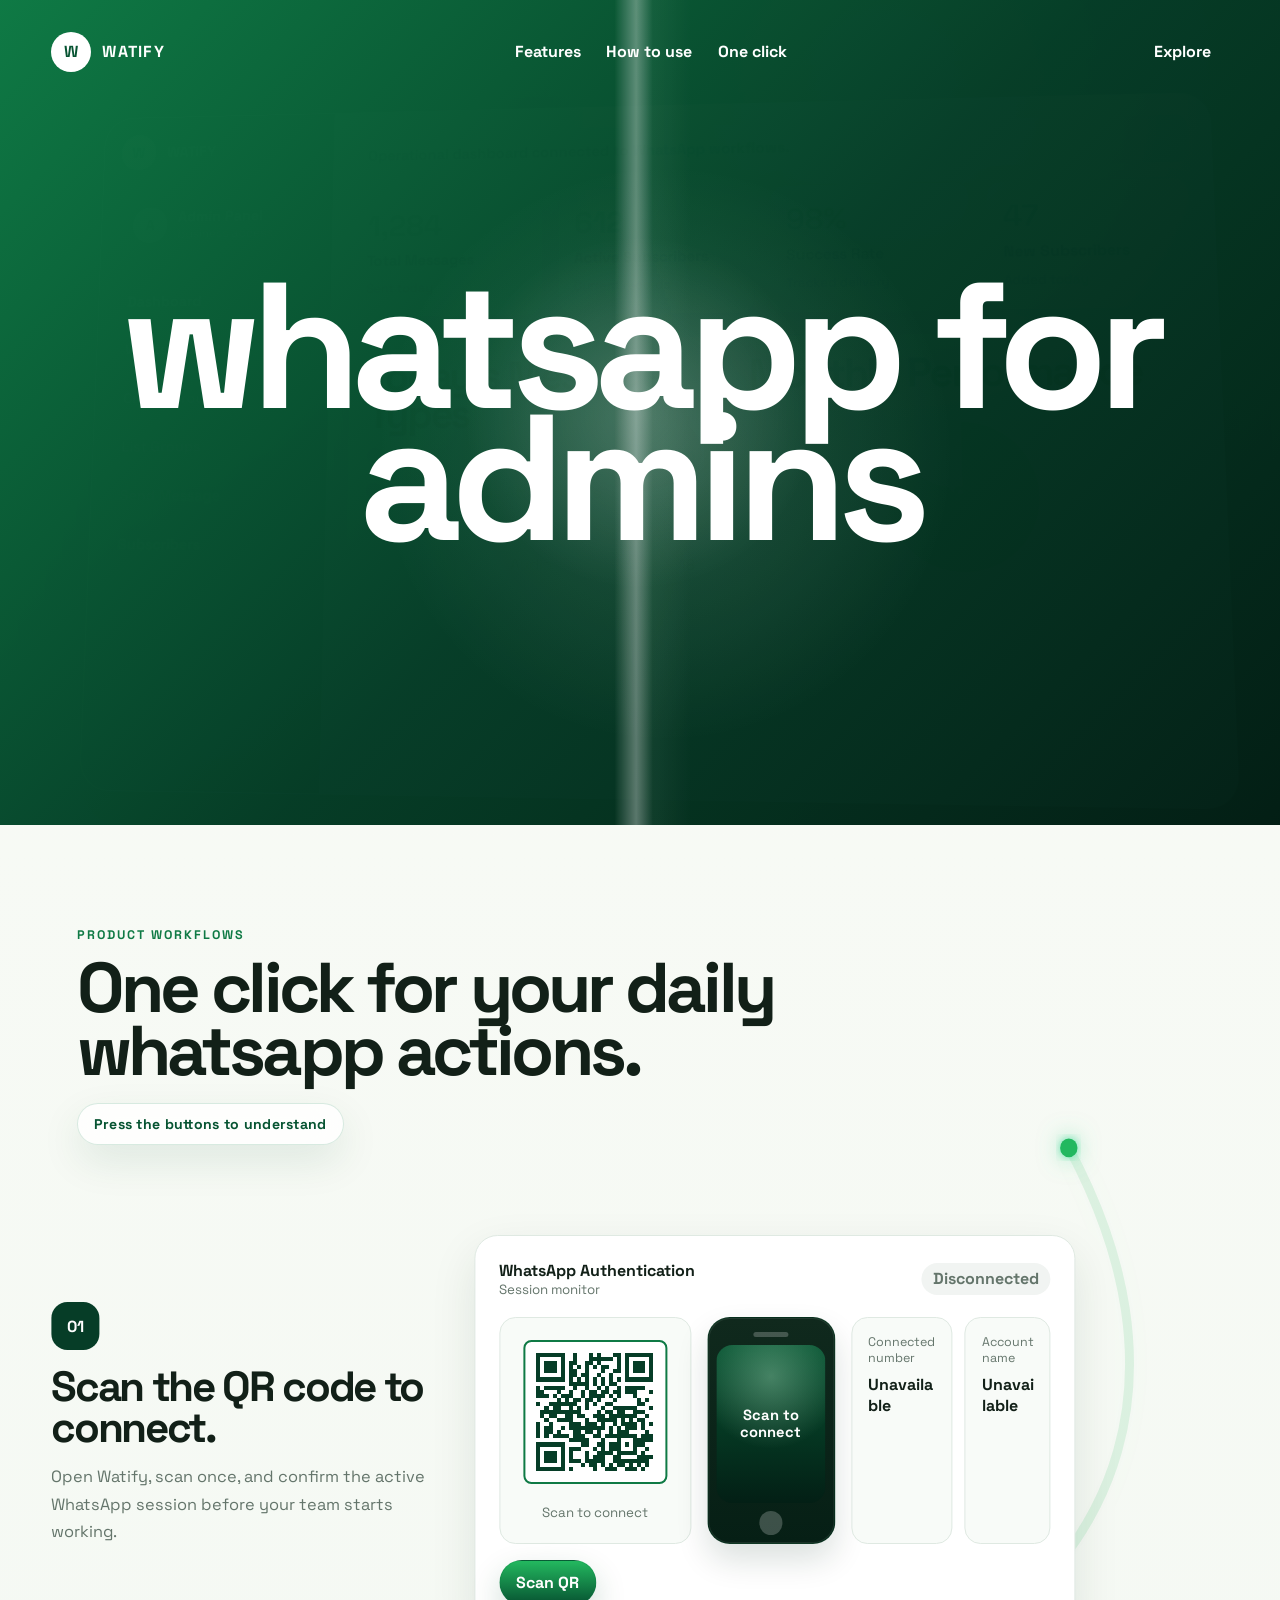
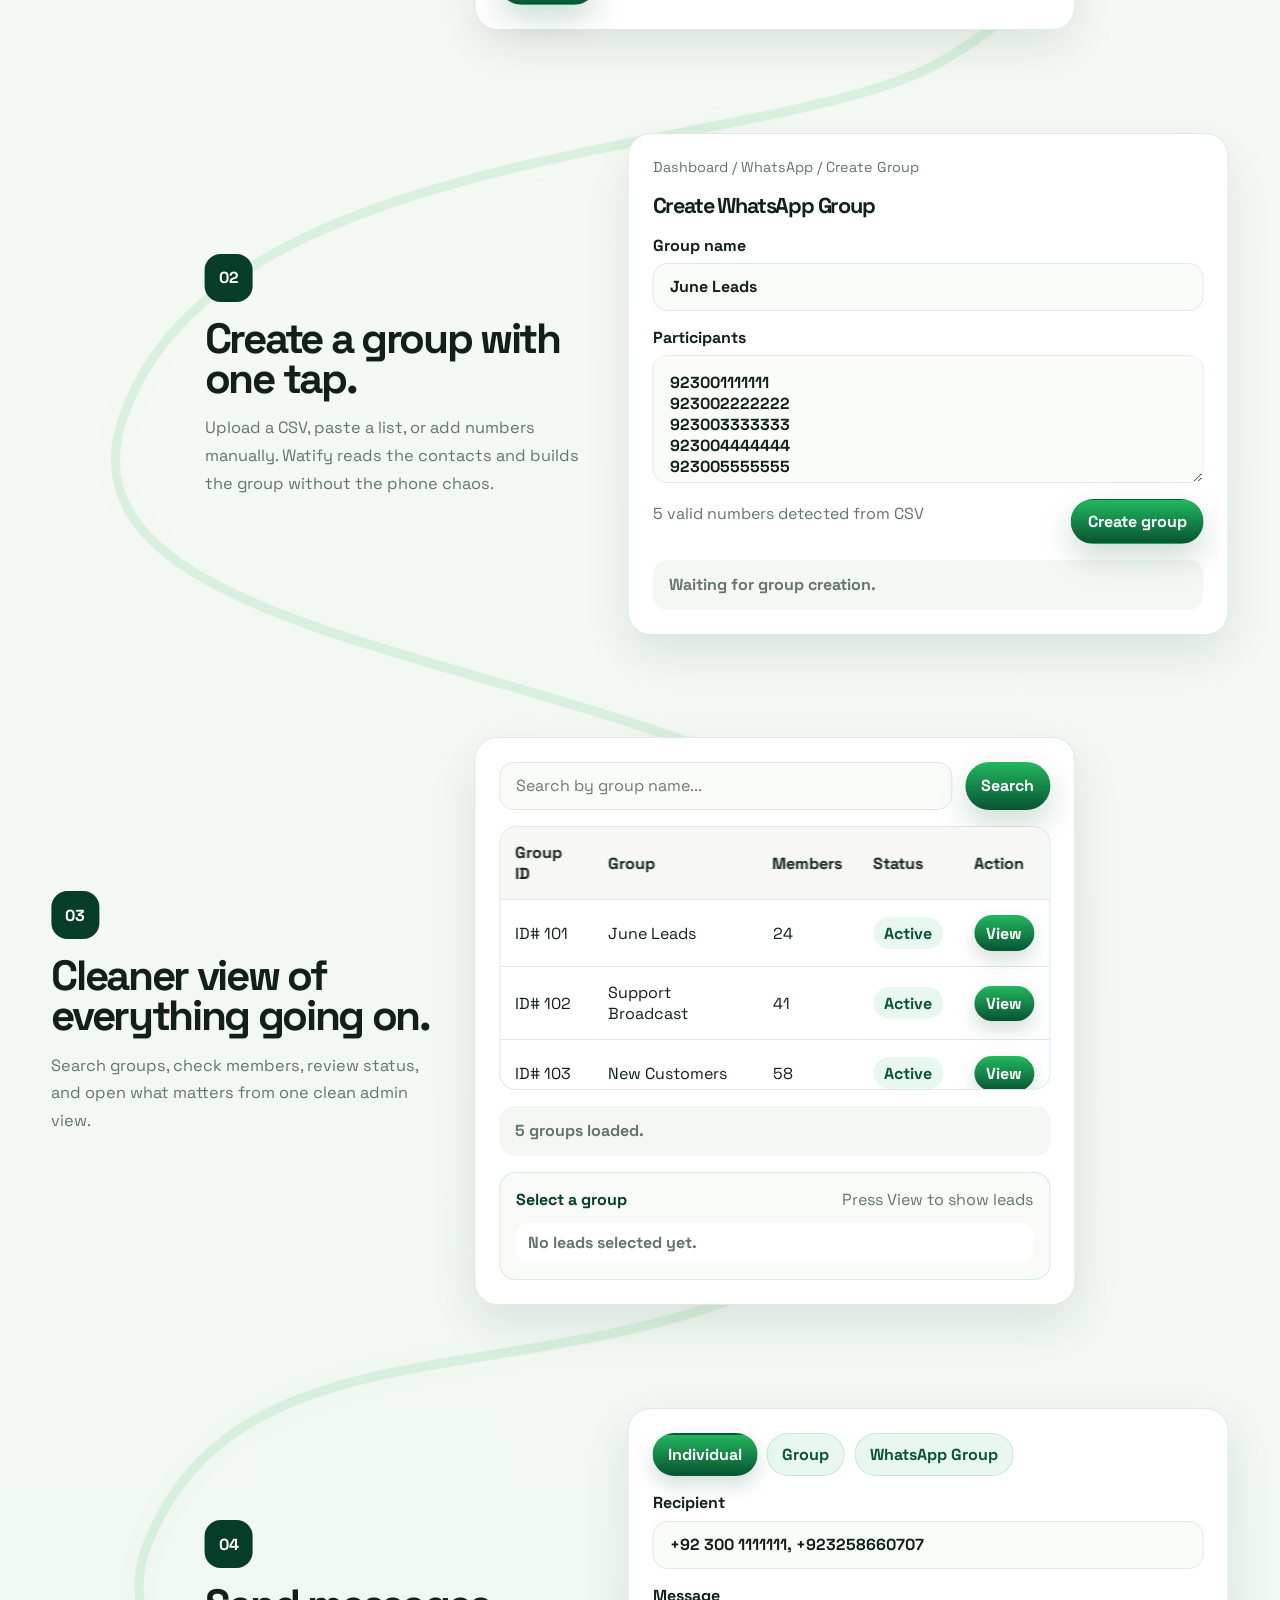
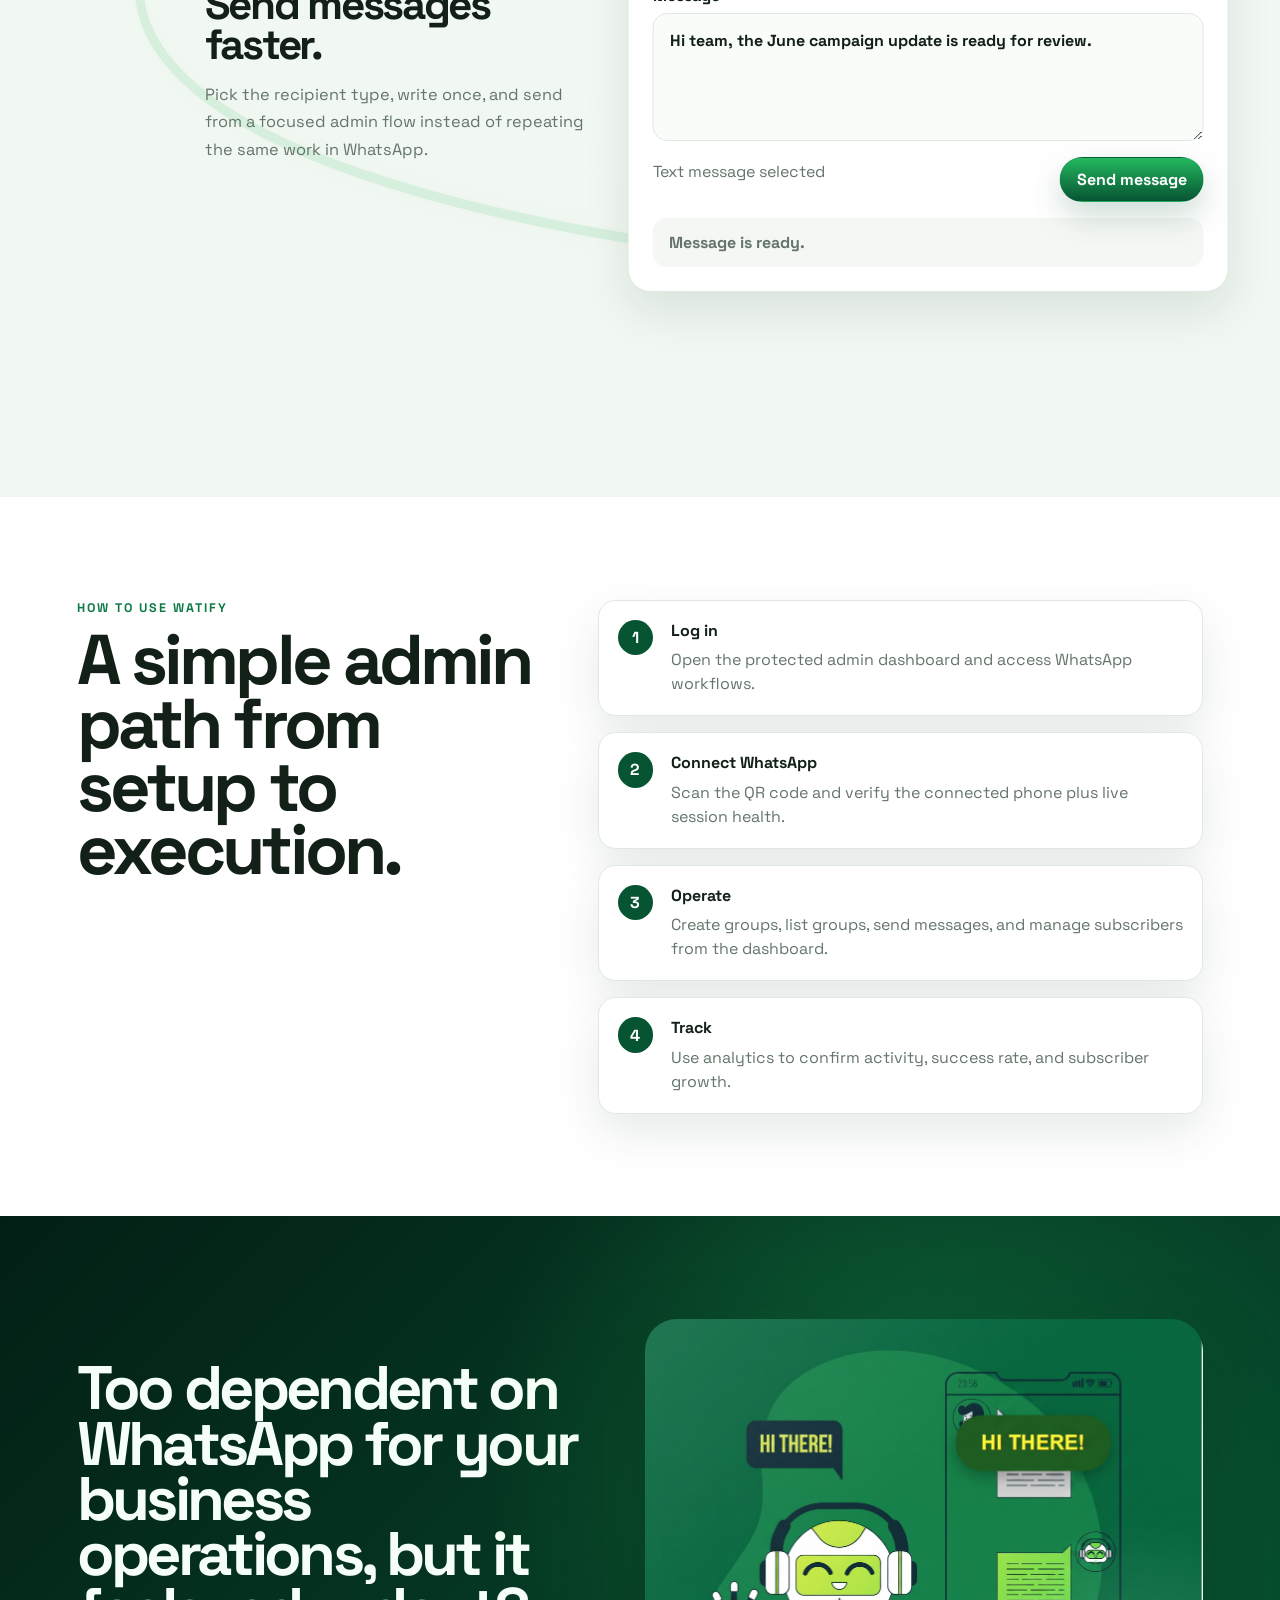
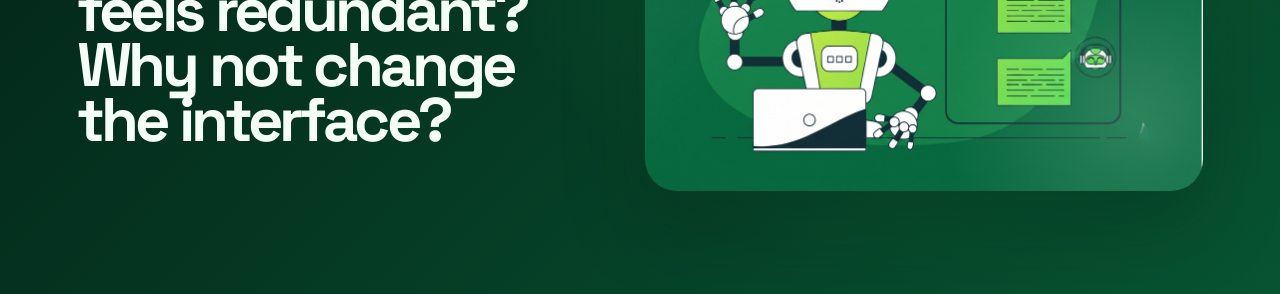
==== index.html @ 381715b0 "Initial landing page commit" ====
<!DOCTYPE html>
<html lang="en">
<head>
  <meta charset="UTF-8" />
  <meta name="viewport" content="width=device-width, initial-scale=1.0" />
  <title>Watify | WhatsApp for admins</title>
  <link rel="stylesheet" href="styles.css" />
</head>
<body>
  <header class="site-header">
    <a class="brand" href="#top" aria-label="Watify home">
      <span class="brand-mark">W</span>
      <span>Watify</span>
    </a>
    <nav class="nav-links" aria-label="Primary navigation">
      <a href="#features">Features</a>
      <a href="#how">How to use</a>
      <a href="#action">One click</a>
    </nav>
    <a class="header-cta" href="#features">Explore</a>
  </header>

  <main id="top">
    <section class="hero-section" id="heroStage" aria-labelledby="hero-title">
      <div class="dashboard-underlay" aria-hidden="true">
        <aside class="mock-sidebar">
          <div class="mock-logo"><span>W</span><strong>WATIFY</strong></div>
          <div class="mock-user"><span>A</span><div><strong>Admin Panel</strong><small>business access</small></div></div>
          <ul>
            <li class="active">Dashboard</li>
            <li>WhatsApp Setup</li>
            <li>Create Group</li>
            <li>List Groups</li>
            <li>Send Message</li>
            <li>Subscribers</li>
          </ul>
        </aside>
        <section class="mock-dashboard">
          <div class="mock-notice">Operational dashboard connected to WhatsApp workflows.</div>
          <div class="mock-metrics">
            <article><span>1,284</span><strong>Total Messages</strong><small>Sent today</small></article>
            <article><span>612</span><strong>Active Subscribers</strong><small>Current records</small></article>
            <article><span>98%</span><strong>Success Rate</strong><small>Tracked delivery</small></article>
            <article><span>47</span><strong>New Subscribers</strong><small>Added today</small></article>
          </div>
          <div class="mock-content-grid">
            <div class="mock-card">
              <h3>Today's Message Types</h3>
              <p><span class="dot green"></span> Text Messages <strong>820</strong></p>
              <p><span class="dot blue"></span> Media Attachments <strong>112</strong></p>
              <p><span class="dot amber"></span> Videos <strong>34</strong></p>
              <p><span class="dot red"></span> Audio <strong>18</strong></p>
            </div>
            <div class="mock-card ring-card">
              <h3>Monthly Performance</h3>
              <div class="ring">98%</div>
            </div>
          </div>
        </section>
      </div>

      <div class="hero-curtain">
        <h1 id="hero-title">whatsapp for admins</h1>
      </div>
    </section>
<!--
    <section class="one-click-section" id="action" aria-labelledby="one-click-title">
      <p class="eyebrow">Watify changes the surface</p>
      <h2 id="one-click-title">Any action you want in one click.</h2>
      <div class="one-click-console">
        <button type="button" data-quick-action="connect">Verify WhatsApp</button>
        <button type="button" data-quick-action="group">Create Group</button>
        <button type="button" data-quick-action="send">Send Message</button>
        <button type="button" data-quick-action="track">Track Result</button>
      </div>
      <output id="quickActionOutput">Choose an action to see Watify respond.</output>
    </section> -->

    <section class="features-section" id="features" aria-labelledby="features-title">
      <div class="features-heading">
        <p class="eyebrow">Product workflows</p>
        <h2 id="features-title">One click for your daily whatsapp actions.</h2>
      </div>
      <div class="workflow-hint" role="note">Press the buttons to understand</div>

      <svg class="feature-ribbon" viewBox="0 0 1000 1900" preserveAspectRatio="none" aria-hidden="true">
        <defs>
          <filter id="featureRibbonGlow" x="-20%" y="-20%" width="140%" height="140%">
            <feGaussianBlur stdDeviation="4" result="blur" />
            <feColorMatrix
              in="blur"
              type="matrix"
              values="0 0 0 0 0.05 0 0 0 0 0.73 0 0 0 0 0.33 0 0 0 0.75 0"
              result="glow"
            />
            <feMerge>
              <feMergeNode in="glow" />
              <feMergeNode in="SourceGraphic" />
            </feMerge>
          </filter>
        </defs>
          <path
            class="feature-ribbon-base"
          d="M835 105 C930 270 875 405 735 480 C610 548 170 535 96 740 C38 900 425 910 640 1018 C815 1138 780 1295 600 1372 C408 1454 178 1395 112 1570 C72 1705 390 1788 835 1810"
        />
        <path
          id="featureRibbonPath"
          class="feature-ribbon-active"
          d="M835 105 C930 270 875 405 735 480 C610 548 170 535 96 740 C38 900 425 910 640 1018 C815 1138 780 1295 600 1372 C408 1454 178 1395 112 1570 C72 1705 390 1788 835 1810"
        />
        <circle id="featureRibbonPoint" class="feature-ribbon-point" r="8" cx="835" cy="105" />
      </svg>

      <article class="feature-card left-card" data-feature-card>
        <div class="feature-copy">
          <span>01</span>
          <h3>Scan the QR code to connect.</h3>
          <p>Open Watify, scan once, and confirm the active WhatsApp session before your team starts working.</p>
        </div>
        <div class="interface-card whatsapp-interface">
          <div class="panel-header">
            <div><strong>WhatsApp Authentication</strong><small>Session monitor</small></div>
            <span class="status-pill" id="connectionPill">Disconnected</span>
          </div>
          <div class="qr-layout">
            <div class="qr-box">
              <img src="assets/watify-qr.svg" alt="Watify QR code" />
              <small>Scan to connect</small>
            </div>
            <div class="phone-scan" id="phoneScanMock" role="button" tabindex="0" aria-label="Click to simulate QR scan" title="Click to connect" aria-live="polite">
              <div class="phone-top"></div>
              <div class="phone-screen">
                <span id="phoneScanStatus">Scan to connect</span>
              </div>
              <div class="phone-home"></div>
            </div>
            <div class="connection-cards">
              <article><span>Connected number</span><strong id="phoneValue">Unavailable</strong></article>
              <article><span>Account name</span><strong id="nameValue">Unavailable</strong></article>
            </div>
          </div>
          <button class="panel-button" type="button" data-demo-action="connect">Scan QR</button>
        </div>
      </article>

      <article class="feature-card right-card" data-feature-card>
        <div class="feature-copy">
          <span>02</span>
          <h3>Create a group with one tap.</h3>
          <p>Upload a CSV, paste a list, or add numbers manually. Watify reads the contacts and builds the group without the phone chaos.</p>
        </div>
        <div class="interface-card create-group-interface">
          <div class="breadcrumb">Dashboard / WhatsApp / Create Group</div>
          <h4>Create WhatsApp Group</h4>
          <label>
            Group name
            <input id="groupNameInput" type="text" value="June Leads" />
          </label>
          <label>
            Participants
            <textarea id="participantsInput">923001111111
923002222222
923003333333
923004444444
923005555555</textarea>
          </label>
          <div class="form-row">
            <span>5 valid numbers detected from CSV</span>
            <button class="panel-button" type="button" data-demo-action="group">Create group</button>
          </div>
          <div class="inline-result" id="groupResult">Waiting for group creation.</div>
        </div>
      </article>

      <article class="feature-card left-card" data-feature-card>
        <div class="feature-copy">
          <span>03</span>
          <h3>Cleaner view of everything going on.</h3>
          <p>Search groups, check members, review status, and open what matters from one clean admin view.</p>
        </div>
        <div class="interface-card table-interface">
          <div class="panel-toolbar">
            <input id="groupSearchInput" type="search" placeholder="Search by group name..." />
            <button class="panel-button compact" type="button" data-demo-action="search">Search</button>
          </div>
          <div class="group-table-scroll" aria-label="Scrollable WhatsApp group list">
            <table>
              <thead>
                <tr>
                  <th>Group ID</th>
                  <th>Group</th>
                  <th>Members</th>
                  <th>Status</th>
                  <th>Action</th>
                </tr>
              </thead>
              <tbody id="groupTableBody">
                <tr>
                  <td>ID# 101</td>
                  <td>June Leads</td>
                  <td>24</td>
                  <td><span class="table-status">Active</span></td>
                  <td><button type="button" data-row-action>View</button></td>
                </tr>
                <tr>
                  <td>ID# 102</td>
                  <td>Support Broadcast</td>
                  <td>41</td>
                  <td><span class="table-status">Active</span></td>
                  <td><button type="button" data-row-action>View</button></td>
                </tr>
                <tr>
                  <td>ID# 103</td>
                  <td>New Customers</td>
                  <td>58</td>
                  <td><span class="table-status">Active</span></td>
                  <td><button type="button" data-row-action>View</button></td>
                </tr>
                <tr>
                  <td>ID# 104</td>
                  <td>Renewal Pipeline</td>
                  <td>32</td>
                  <td><span class="table-status">Active</span></td>
                  <td><button type="button" data-row-action>View</button></td>
                </tr>
                <tr>
                  <td>ID# 105</td>
                  <td>VIP Broadcast</td>
                  <td>17</td>
                  <td><span class="table-status">Active</span></td>
                  <td><button type="button" data-row-action>View</button></td>
                </tr>
              </tbody>
            </table>
          </div>
          <div class="inline-result" id="tableResult">5 groups loaded.</div>
          <div class="lead-panel" id="leadPanel" aria-live="polite">
            <div class="lead-panel-header">
              <strong>Select a group</strong>
              <span>Press View to show leads</span>
            </div>
            <ul id="leadList">
              <li>No leads selected yet.</li>
            </ul>
          </div>
        </div>
      </article>

      <article class="feature-card right-card" data-feature-card>
        <div class="feature-copy">
          <span>04</span>
          <h3>Send messages faster.</h3>
          <p>Pick the recipient type, write once, and send from a focused admin flow instead of repeating the same work in WhatsApp.</p>
        </div>
        <div class="interface-card message-interface">
          <div class="compose-tabs" role="tablist" aria-label="Message type">
            <button class="active" type="button">Individual</button>
            <button type="button">Group</button>
            <button type="button">WhatsApp Group</button>
          </div>
          <label>
            Recipient
            <input type="text" value="+92 300 1111111, +923258660707" />
          </label>
          <label>
            Message
            <textarea id="messageInput">Hi team, the June campaign update is ready for review.</textarea>
          </label>
          <div class="send-footer">
            <span id="messageMeta">Text message selected</span>
            <button class="panel-button" type="button" data-demo-action="message">Send message</button>
          </div>
          <div class="inline-result" id="messageResult">Message is ready.</div>
        </div>
      </article>
    </section>

    <section class="how-section" id="how">
      <div class="section-copy">
        <p class="eyebrow">How to use Watify</p>
        <h2>A simple admin path from setup to execution.</h2>
      </div>
      <ol class="how-list">
        <li><strong>Log in</strong><span>Open the protected admin dashboard and access WhatsApp workflows.</span></li>
        <li><strong>Connect WhatsApp</strong><span>Scan the QR code and verify the connected phone plus live session health.</span></li>
        <li><strong>Operate</strong><span>Create groups, list groups, send messages, and manage subscribers from the dashboard.</span></li>
        <li><strong>Track</strong><span>Use analytics to confirm activity, success rate, and subscriber growth.</span></li>
      </ol>
    </section>

    <section class="problem-section" aria-label="Problem statement">
      <div class="problem-copy">
        <p>
          Too dependent on WhatsApp for your business operations, but it feels redundant?
          Why not change the interface?
        </p>
      </div>
      <figure class="problem-visual">
        <img src="assets/watify-bot-chat.png" alt="Watify assistant helping manage WhatsApp conversations" />
      </figure>
    </section>
  </main>

  <script src="script.js"></script>
</body>
</html>
---- styles.css ----
@import url("https://fonts.googleapis.com/css2?family=Space+Grotesk:wght@400;500;700;800&display=swap");

:root {
  --green-950: #031f15;
  --green-900: #063d27;
  --green-800: #075432;
  --green-700: #0f7a45;
  --green-500: #23b85f;
  --green-200: #bff0cf;
  --mint: #e8f8ee;
  --paper: #ffffff;
  --wash: #f4f7f1;
  --ink: #122018;
  --muted: #64756b;
  --line: #dfe9e2;
  --shadow: 0 26px 70px rgba(4, 45, 28, 0.18);
  --soft-shadow: 0 18px 46px rgba(4, 45, 28, 0.1);
}

* {
  box-sizing: border-box;
}

html {
  scroll-behavior: smooth;
}

body {
  margin: 0;
  color: var(--ink);
  background:
    radial-gradient(circle at 12% 0%, rgba(35, 184, 95, 0.18), transparent 26rem),
    linear-gradient(180deg, #f9fbf6 0%, #edf5ef 100%);
  font-family: "Space Grotesk", "BDA Grotesk", "Aptos", sans-serif;
}

button,
input,
textarea {
  font: inherit;
}

button {
  cursor: pointer;
}

.site-header {
  position: fixed;
  top: 0;
  left: clamp(1rem, 4vw, 4rem);
  right: clamp(1rem, 4vw, 4rem);
  z-index: 30;
  display: flex;
  align-items: center;
  justify-content: space-between;
  gap: 1.5rem;
  margin-top: 1rem;
  padding: 0.85rem 0;
  background: transparent;
}

.brand,
.nav-links,
.hero-actions,
.mock-logo,
.mock-user,
.panel-header,
.form-row,
.send-footer,
.one-click-console {
  display: flex;
  align-items: center;
}

.brand {
  gap: 0.7rem;
  color: #fff;
  text-decoration: none;
  text-transform: uppercase;
  letter-spacing: 0.08em;
  font-weight: 900;
}

.brand-mark {
  display: grid;
  width: 2.5rem;
  height: 2.5rem;
  place-items: center;
  border-radius: 50%;
  background: #fff;
  color: var(--green-800);
  font-weight: 900;
}

.nav-links {
  gap: clamp(0.7rem, 2vw, 1.7rem);
}

.nav-links a,
.header-cta {
  color: #fff;
  text-decoration: none;
  font-weight: 800;
}

.header-cta,
.primary-button,
.ghost-button,
.panel-button,
.table-interface button,
.compose-tabs button,
.one-click-console button {
  border: 0;
  border-radius: 999px;
  transition: transform 180ms ease, box-shadow 180ms ease, background 180ms ease, color 180ms ease;
}

.header-cta,
.primary-button,
.panel-button,
.one-click-console button {
  background: #fff;
  color: var(--green-900);
  box-shadow: 0 16px 34px rgba(3, 31, 21, 0.22);
  font-weight: 900;
}

.header-cta {
  padding: 0.72rem 1.1rem;
  background: transparent;
  color: #fff;
  box-shadow: none;
}

.hero-section {
  position: relative;
  min-height: calc(100vh - 4.7rem);
  padding-top: 4.7rem;
  overflow: hidden;
  background:
    radial-gradient(circle at 70% 12%, rgba(191, 240, 207, 0.34), transparent 22rem),
    linear-gradient(135deg, #0f7a45 0%, #063d27 52%, #031f15 100%);
}

.dashboard-underlay {
  position: absolute;
  inset: clamp(1rem, 4vw, 4rem);
  display: grid;
  grid-template-columns: 16rem 1fr;
  overflow: hidden;
  border: 1px solid rgba(255, 255, 255, 0.13);
  border-radius: 2rem;
  background: #f5f7f4;
  box-shadow: 0 34px 90px rgba(0, 0, 0, 0.36);
  opacity: 0.3;
  transform: perspective(1200px) rotateX(5deg) rotateY(-4deg) translateY(2rem) scale(0.96);
}

.hero-curtain {
  --mx: 50%;
  --my: 50%;
  position: absolute;
  inset: 0;
  display: grid;
  place-items: center;
  padding: clamp(2rem, 7vw, 6rem);
  background:
    radial-gradient(circle at var(--mx) var(--my), rgba(255, 255, 255, 0.18), transparent 11rem),
    linear-gradient(135deg, rgba(15, 122, 69, 0.98), rgba(6, 61, 39, 0.98) 52%, rgba(3, 31, 21, 0.98));
  -webkit-mask-image: radial-gradient(circle 0 at var(--mx) var(--my), transparent 0, #000 0);
  mask-image: radial-gradient(circle 0 at var(--mx) var(--my), transparent 0, #000 0);
  transition: -webkit-mask-image 240ms ease, mask-image 240ms ease;
}

.hero-section:hover .hero-curtain {
  -webkit-mask-image: radial-gradient(circle 210px at var(--mx) var(--my), transparent 0 42%, rgba(0, 0, 0, 0.28) 55%, #000 73%);
  mask-image: radial-gradient(circle 210px at var(--mx) var(--my), transparent 0 42%, rgba(0, 0, 0, 0.28) 55%, #000 73%);
}

.hero-curtain::after {
  content: "";
  position: absolute;
  inset: 0;
  pointer-events: none;
  background:
    linear-gradient(90deg, transparent 0 48%, rgba(255, 255, 255, 0.34) 49.7%, rgba(191, 240, 207, 0.06) 51%, transparent 54%),
    radial-gradient(circle at 52% 55%, rgba(191, 240, 207, 0.14), transparent 18rem);
  mix-blend-mode: screen;
}

h1,
h2,
h3,
h4 {
  margin: 0;
  letter-spacing: -0.055em;
}

h1 {
  position: relative;
  z-index: 2;
  max-width: 9ch;
  color: #fff;
  font-family: "BDA Grotesk", "Space Grotesk", sans-serif;
  font-size: clamp(5.4rem, 14vw, 15rem);
  font-weight: 800;
  line-height: 0.74;
  text-align: center;
  text-transform: lowercase;
}

h2 {
  font-size: clamp(2.5rem, 5.5vw, 6rem);
  font-weight: 800;
  line-height: 0.9;
}

h3 {
  font-size: clamp(1.7rem, 3.3vw, 3.4rem);
  line-height: 0.95;
}

h4 {
  font-size: 1.35rem;
}

.mock-sidebar {
  padding: 1.2rem;
  background: linear-gradient(180deg, #0f7a45, #063d27);
  color: #fff;
}

.mock-logo,
.mock-user {
  gap: 0.75rem;
}

.mock-logo span,
.mock-user span {
  display: grid;
  width: 2.4rem;
  height: 2.4rem;
  place-items: center;
  border-radius: 50%;
  background: #fff;
  color: var(--green-800);
  font-weight: 900;
}

.mock-user {
  margin: 1.7rem 0;
  padding: 0.9rem;
  border: 1px solid rgba(255, 255, 255, 0.16);
  border-radius: 1rem;
  background: rgba(255, 255, 255, 0.13);
}

.mock-user small {
  display: block;
  color: rgba(255, 255, 255, 0.7);
}

.mock-sidebar ul {
  display: grid;
  gap: 0.45rem;
  padding: 0;
  margin: 0;
  list-style: none;
}

.mock-sidebar li {
  padding: 0.75rem;
  border-radius: 0.8rem;
  color: rgba(255, 255, 255, 0.78);
  font-weight: 700;
}

.mock-sidebar .active {
  background: rgba(255, 255, 255, 0.17);
  color: #fff;
}

.mock-dashboard {
  padding: 1.4rem;
  background: #f7f8f6;
}

.mock-notice {
  margin-bottom: 1rem;
  padding: 0.9rem 1rem;
  border-radius: 0.8rem;
  background: #e7f4ff;
  color: #173f63;
  font-weight: 800;
}

.mock-metrics {
  display: grid;
  grid-template-columns: repeat(4, minmax(0, 1fr));
  gap: 1rem;
}

.mock-metrics article,
.mock-card,
.interface-card,
.how-list li {
  border: 1px solid var(--line);
  background: #fff;
  box-shadow: var(--soft-shadow);
}

.mock-metrics article {
  min-height: 8.5rem;
  padding: 1rem;
  border-radius: 1rem;
}

.mock-metrics span {
  display: block;
  color: var(--green-500);
  font-size: 2rem;
  font-weight: 900;
}

.mock-metrics strong {
  display: block;
  margin: 0.45rem 0;
}

.mock-metrics small {
  color: var(--muted);
}

.mock-content-grid {
  display: grid;
  grid-template-columns: 0.9fr 1.1fr;
  gap: 1rem;
  margin-top: 1.4rem;
}

.mock-card {
  min-height: 17rem;
  padding: 1.2rem;
  border-radius: 1.1rem;
}

.mock-card p {
  display: flex;
  justify-content: space-between;
  color: var(--muted);
}

.dot {
  display: inline-block;
  width: 1rem;
  height: 1rem;
  margin-right: 0.5rem;
  border-radius: 50%;
}

.green { background: #bfeec9; }
.blue { background: #cde7ff; }
.amber { background: #ffe3b0; }
.red { background: #ffd0d0; }

.ring {
  display: grid;
  width: 9.5rem;
  height: 9.5rem;
  place-items: center;
  margin: 2rem auto 0;
  border-radius: 50%;
  background: conic-gradient(var(--green-500) 0 82%, #e0e9e3 82% 100%);
  color: var(--green-500);
  font-size: 1.7rem;
  font-weight: 900;
}

.problem-section,
.one-click-section,
.features-section,
.how-section {
  padding: clamp(4rem, 8vw, 8rem) clamp(1rem, 6vw, 6rem);
}

.problem-section {
  display: grid;
  grid-template-columns: minmax(0, 0.95fr) minmax(22rem, 1.05fr);
  gap: clamp(2rem, 5vw, 5rem);
  align-items: center;
  background:
    radial-gradient(circle at 70% 35%, rgba(35, 184, 95, 0.32), transparent 26rem),
    linear-gradient(135deg, var(--green-950), var(--green-800));
}

.problem-section p {
  max-width: 42rem;
  margin: 0;
  color: #f5fff8;
  font-size: clamp(2.1rem, 4.8vw, 6.2rem);
  font-weight: 800;
  letter-spacing: -0.06em;
  line-height: 0.9;
}

.problem-visual {
  position: relative;
  margin: 0;
  overflow: hidden;
  border-radius: 2rem;
  background: transparent;
  box-shadow: 0 2rem 5rem rgba(0, 28, 15, 0.26);
}

.problem-visual::after {
  content: "";
  position: absolute;
  inset: 0;
  background:
    linear-gradient(135deg, rgba(255,255,255,0.1), transparent 42%),
    radial-gradient(circle at 88% 84%, rgba(191, 240, 207, 0.2), transparent 12rem);
  pointer-events: none;
}

.problem-visual img {
  display: block;
  width: 100%;
  aspect-ratio: 1.18;
  object-fit: cover;
}

.eyebrow {
  margin: 0 0 0.85rem;
  color: var(--green-700);
  font-size: 0.78rem;
  font-weight: 900;
  letter-spacing: 0.16em;
  text-transform: uppercase;
}

.one-click-section {
  color: var(--green-900);
  background:
    radial-gradient(circle at 80% 15%, rgba(35, 184, 95, 0.12), transparent 22rem),
    #fff;
  border-bottom: 1px solid var(--line);
}

.one-click-section h2 {
  max-width: 12ch;
}

.one-click-console {
  gap: 0.8rem;
  flex-wrap: wrap;
  margin-top: 2rem;
}

.one-click-console button {
  min-height: 3rem;
  padding: 0 1.1rem;
  border: 1px solid rgba(15, 122, 69, 0.18);
  background: linear-gradient(180deg, var(--green-500), var(--green-800));
  color: #fff;
  box-shadow: 0 0.85rem 2rem rgba(12, 78, 45, 0.22);
}

.one-click-console button:active,
.panel-button:active,
.table-interface button:active {
  transform: translateY(1px) scale(0.98);
}

#quickActionOutput {
  display: block;
  width: min(100%, 44rem);
  margin-top: 1rem;
  padding: 1rem;
  border: 1px solid rgba(15, 122, 69, 0.12);
  border-radius: 1rem;
  background: rgba(35, 184, 95, 0.08);
  color: var(--green-800);
}

.features-section {
  position: relative;
  overflow: hidden;
}

.features-heading {
  max-width: 52rem;
  margin-bottom: 1.2rem;
}

.workflow-hint {
  position: sticky;
  top: 4.75rem;
  z-index: 6;
  width: fit-content;
  margin-bottom: clamp(3rem, 7vw, 7rem);
  padding: 0.7rem 1rem;
  border: 1px solid rgba(15, 122, 69, 0.16);
  border-radius: 999px;
  background: rgba(255, 255, 255, 0.82);
  color: var(--green-800);
  font-size: 0.88rem;
  font-weight: 900;
  letter-spacing: 0.02em;
  box-shadow: 0 1rem 2.5rem rgba(12, 78, 45, 0.1);
  backdrop-filter: blur(14px);
}

.feature-card {
  position: relative;
  z-index: 3;
  display: grid;
  grid-template-columns: minmax(18rem, 0.78fr) minmax(24rem, 1.22fr);
  gap: clamp(1rem, 3vw, 2.5rem);
  align-items: center;
  width: min(100%, 64rem);
  margin-bottom: clamp(4rem, 8vw, 8rem);
}

.feature-ribbon {
  position: absolute;
  z-index: 1;
  inset: clamp(9rem, 14vw, 14rem) 0 clamp(3rem, 7vw, 7rem);
  width: 100%;
  height: calc(100% - clamp(12rem, 21vw, 21rem));
  overflow: visible;
  pointer-events: none;
}

.feature-ribbon-base,
.feature-ribbon-active {
  fill: none;
  stroke-linecap: round;
  stroke-linejoin: round;
}

.feature-ribbon-base {
  stroke: rgba(35, 184, 95, 0.12);
  stroke-width: 7;
  filter: drop-shadow(0 0 8px rgba(35, 184, 95, 0.18));
}

.feature-ribbon-active {
  stroke: var(--green-500);
  stroke-width: 9;
  filter: url(#featureRibbonGlow) drop-shadow(0 0 9px rgba(35, 184, 95, 0.38));
}

.feature-ribbon-point {
  fill: var(--green-500);
  filter: url(#featureRibbonGlow) drop-shadow(0 0 10px rgba(35, 184, 95, 0.65));
  transform-box: fill-box;
  transform-origin: center;
}

.feature-card.left-card {
  margin-right: auto;
  transform: translateX(-2vw);
}

.feature-card.right-card {
  margin-left: auto;
  transform: translateX(2vw);
}

.feature-copy span {
  display: grid;
  width: 3rem;
  height: 3rem;
  place-items: center;
  margin-bottom: 1rem;
  border-radius: 1rem;
  background: var(--green-900);
  color: #fff;
  font-weight: 900;
}

.feature-copy p {
  color: var(--muted);
  font-size: 1.02rem;
  line-height: 1.7;
}

.interface-card {
  padding: clamp(1rem, 2.5vw, 1.5rem);
  border-radius: 1.45rem;
}

.panel-header {
  justify-content: space-between;
  gap: 1rem;
  margin-bottom: 1.2rem;
}

.panel-header small {
  display: block;
  color: var(--muted);
}

.status-pill,
.table-status {
  display: inline-flex;
  align-items: center;
  width: fit-content;
  padding: 0.35rem 0.7rem;
  border-radius: 999px;
  background: #f1f4f2;
  color: var(--muted);
  font-weight: 900;
}

.status-pill.connected,
.table-status {
  background: var(--mint);
  color: var(--green-800);
}

.qr-layout {
  display: grid;
  grid-template-columns: 12rem auto 1fr;
  gap: 1rem;
}

.qr-box,
.connection-cards article {
  border: 1px solid var(--line);
  border-radius: 1rem;
  background: #f8fbf8;
}

.qr-box {
  display: grid;
  place-items: center;
  padding: 1rem;
}

.qr-box img {
  width: 9rem;
  height: 9rem;
  padding: 0.45rem;
  border: 2px solid var(--green-700);
  border-radius: 0.5rem;
  background: #fff;
}

.qr-box small {
  margin-top: 0.5rem;
  color: var(--muted);
}

.phone-scan {
  display: grid;
  grid-template-rows: auto 1fr auto;
  width: 8rem;
  aspect-ratio: 9 / 16;
  padding: 0.55rem;
  border: 1px solid rgba(15, 122, 69, 0.18);
  border-radius: 1.4rem;
  background: linear-gradient(180deg, #10291d, #061f15);
  box-shadow: inset 0 0 0 1px rgba(255, 255, 255, 0.08), 0 1rem 2rem rgba(4, 45, 28, 0.14);
  cursor: pointer;
  transition: transform 160ms ease, box-shadow 160ms ease;
}

.phone-scan:hover {
  transform: scale(1.04);
  box-shadow: inset 0 0 0 1px rgba(255, 255, 255, 0.14), 0 1.4rem 2.8rem rgba(4, 45, 28, 0.22), 0 0 0 2px var(--green-500);
}

.phone-top,
.phone-home {
  justify-self: center;
  background: rgba(255, 255, 255, 0.22);
}

.phone-top {
  width: 2.2rem;
  height: 0.28rem;
  margin: 0.35rem 0 0.5rem;
  border-radius: 999px;
}

.phone-home {
  width: 1.45rem;
  height: 1.45rem;
  margin-top: 0.55rem;
  border-radius: 50%;
}

.phone-screen {
  display: grid;
  place-items: center;
  padding: 0.9rem;
  border-radius: 1rem;
  background:
    radial-gradient(circle at 50% 20%, rgba(191, 240, 207, 0.34), transparent 4.5rem),
    linear-gradient(180deg, var(--green-800), var(--green-950));
  color: #fff;
  text-align: center;
  font-size: 0.92rem;
  font-weight: 900;
  line-height: 1.1;
}

.phone-scan.connected .phone-screen {
  background:
    radial-gradient(circle at 50% 20%, rgba(255, 255, 255, 0.32), transparent 4.5rem),
    linear-gradient(180deg, var(--green-500), var(--green-800));
}

.connection-cards {
  display: grid;
  grid-template-columns: repeat(2, 1fr);
  gap: 0.8rem;
}

.connection-cards article {
  padding: 1rem;
}

.connection-cards span {
  display: block;
  color: var(--muted);
  font-size: 0.78rem;
  margin-bottom: 0.5rem;
}

.connection-cards strong {
  overflow-wrap: anywhere;
}

.panel-button {
  min-height: 2.8rem;
  padding: 0 1rem;
  margin-top: 1rem;
  border: 1px solid rgba(15, 122, 69, 0.18);
  background: linear-gradient(180deg, var(--green-500), var(--green-800));
  color: #fff;
  font-weight: 900;
  box-shadow: 0 0.85rem 2rem rgba(12, 78, 45, 0.2);
}

.panel-button.compact {
  margin-top: 0;
}

label {
  display: grid;
  gap: 0.45rem;
  margin-top: 1rem;
  color: var(--ink);
  font-weight: 900;
}

input,
textarea {
  width: 100%;
  border: 1px solid var(--line);
  border-radius: 0.9rem;
  background: #fafcf9;
  color: var(--ink);
  outline: none;
}

input {
  min-height: 3rem;
  padding: 0 1rem;
}

textarea {
  min-height: 8rem;
  padding: 1rem;
  resize: vertical;
}

.form-row,
.send-footer {
  justify-content: space-between;
  gap: 1rem;
  flex-wrap: wrap;
  color: var(--muted);
}

.inline-result {
  margin-top: 1rem;
  padding: 0.9rem 1rem;
  border-radius: 0.9rem;
  background: #f5f7f5;
  color: var(--muted);
  font-weight: 800;
}

.inline-result.success {
  background: var(--mint);
  color: var(--green-900);
}

.breadcrumb {
  margin-bottom: 1rem;
  color: var(--muted);
  font-size: 0.9rem;
}

.panel-toolbar {
  display: grid;
  grid-template-columns: 1fr auto;
  gap: 0.8rem;
  margin-bottom: 1rem;
}

table {
  width: 100%;
  border-collapse: collapse;
  overflow: hidden;
  border-radius: 1rem;
}

.group-table-scroll {
  max-height: 16.5rem;
  overflow: auto;
  border: 1px solid var(--line);
  border-radius: 1rem;
}

.group-table-scroll table {
  min-width: 34rem;
}

.group-table-scroll thead {
  position: sticky;
  top: 0;
  z-index: 1;
}

.lead-panel {
  margin-top: 1rem;
  padding: 1rem;
  border: 1px solid rgba(15, 122, 69, 0.13);
  border-radius: 1rem;
  background: #f8fbf8;
}

.lead-panel-header {
  display: flex;
  align-items: center;
  justify-content: space-between;
  gap: 1rem;
  margin-bottom: 0.8rem;
}

.lead-panel-header strong {
  color: var(--green-900);
}

.lead-panel-header span,
.lead-panel li {
  color: var(--muted);
}

.lead-panel ul {
  display: grid;
  gap: 0.45rem;
  margin: 0;
  padding: 0;
  list-style: none;
}

.lead-panel li {
  padding: 0.62rem 0.75rem;
  border-radius: 0.7rem;
  background: #fff;
  font-weight: 800;
}

th,
td {
  padding: 0.95rem;
  border-bottom: 1px solid var(--line);
  text-align: left;
}

th {
  background: #f7f8f6;
  color: var(--ink);
}

.table-interface button:not(.panel-button) {
  padding: 0.45rem 0.75rem;
  background: linear-gradient(180deg, var(--green-500), var(--green-800));
  color: #fff;
  font-weight: 800;
  box-shadow: 0 0.55rem 1.2rem rgba(12, 78, 45, 0.18);
}

.compose-tabs {
  display: flex;
  flex-wrap: wrap;
  gap: 0.6rem;
}

.compose-tabs button {
  padding: 0.65rem 0.9rem;
  border: 1px solid rgba(15, 122, 69, 0.14);
  background: rgba(35, 184, 95, 0.1);
  color: var(--green-800);
  font-weight: 900;
}

.compose-tabs .active {
  background: linear-gradient(180deg, var(--green-500), var(--green-800));
  color: #fff;
  box-shadow: 0 0.55rem 1.2rem rgba(12, 78, 45, 0.18);
}

.how-section {
  display: grid;
  grid-template-columns: minmax(0, 0.86fr) minmax(0, 1.14fr);
  gap: clamp(2rem, 5vw, 5rem);
  align-items: start;
  background: #fff;
}

.section-copy {
  max-width: 38rem;
}

.how-list {
  display: grid;
  gap: 1rem;
  margin: 0;
  padding: 0;
  counter-reset: steps;
  list-style: none;
}

.how-list li {
  position: relative;
  min-height: 6rem;
  padding: 1.2rem 1.2rem 1.2rem 4.5rem;
  border-radius: 1.1rem;
}

.how-list li::before {
  counter-increment: steps;
  content: counter(steps);
  position: absolute;
  left: 1.2rem;
  top: 1.2rem;
  display: grid;
  width: 2.2rem;
  height: 2.2rem;
  place-items: center;
  border-radius: 50%;
  background: var(--green-800);
  color: #fff;
  font-weight: 900;
}

.how-list span {
  display: block;
  margin-top: 0.45rem;
  color: var(--muted);
  line-height: 1.5;
}

.header-cta:hover,
.primary-button:hover,
.ghost-button:hover,
.panel-button:hover,
.table-interface button:hover,
.compose-tabs button:hover,
.one-click-console button:hover {
  transform: translateY(-2px);
}

@media (max-width: 1160px) {
  .feature-card,
  .how-section {
    grid-template-columns: 1fr;
  }

  .feature-card.left-card,
  .feature-card.right-card {
    margin-left: 0;
    margin-right: 0;
    transform: none;
    width: 100%;
  }

  .feature-ribbon {
    inset: clamp(14rem, 24vw, 20rem) -28% clamp(5rem, 12vw, 9rem);
    width: 156%;
    height: calc(100% - clamp(18rem, 34vw, 29rem));
    opacity: 0.72;
  }

  .dashboard-underlay {
    grid-template-columns: 12rem 1fr;
  }

  .problem-section {
    grid-template-columns: 1fr;
  }

  .mock-metrics,
  .connection-cards {
    grid-template-columns: repeat(2, 1fr);
  }

  .qr-layout {
    grid-template-columns: 12rem 8rem;
  }

  .connection-cards {
    grid-column: 1 / -1;
  }
}

@media (max-width: 760px) {
  .site-header {
    left: 0.75rem;
    right: 0.75rem;
    align-items: center;
    flex-wrap: wrap;
    gap: 0.8rem;
    border-radius: 1.2rem;
  }

  .nav-links {
    flex-wrap: wrap;
  }

  .qr-layout {
    grid-template-columns: 1fr;
  }

  .phone-scan {
    min-height: 12rem;
  }

  .hero-section {
    min-height: 48rem;
  }

  h1 {
    font-size: clamp(5rem, 24vw, 9rem);
  }

  .dashboard-underlay {
    grid-template-columns: 1fr;
    inset: 1rem;
  }

  .mock-sidebar {
    display: none;
  }

  .mock-metrics,
  .mock-content-grid,
  .qr-layout,
  .connection-cards,
  .panel-toolbar {
    grid-template-columns: 1fr;
  }

  table {
    display: block;
    overflow-x: auto;
  }
}
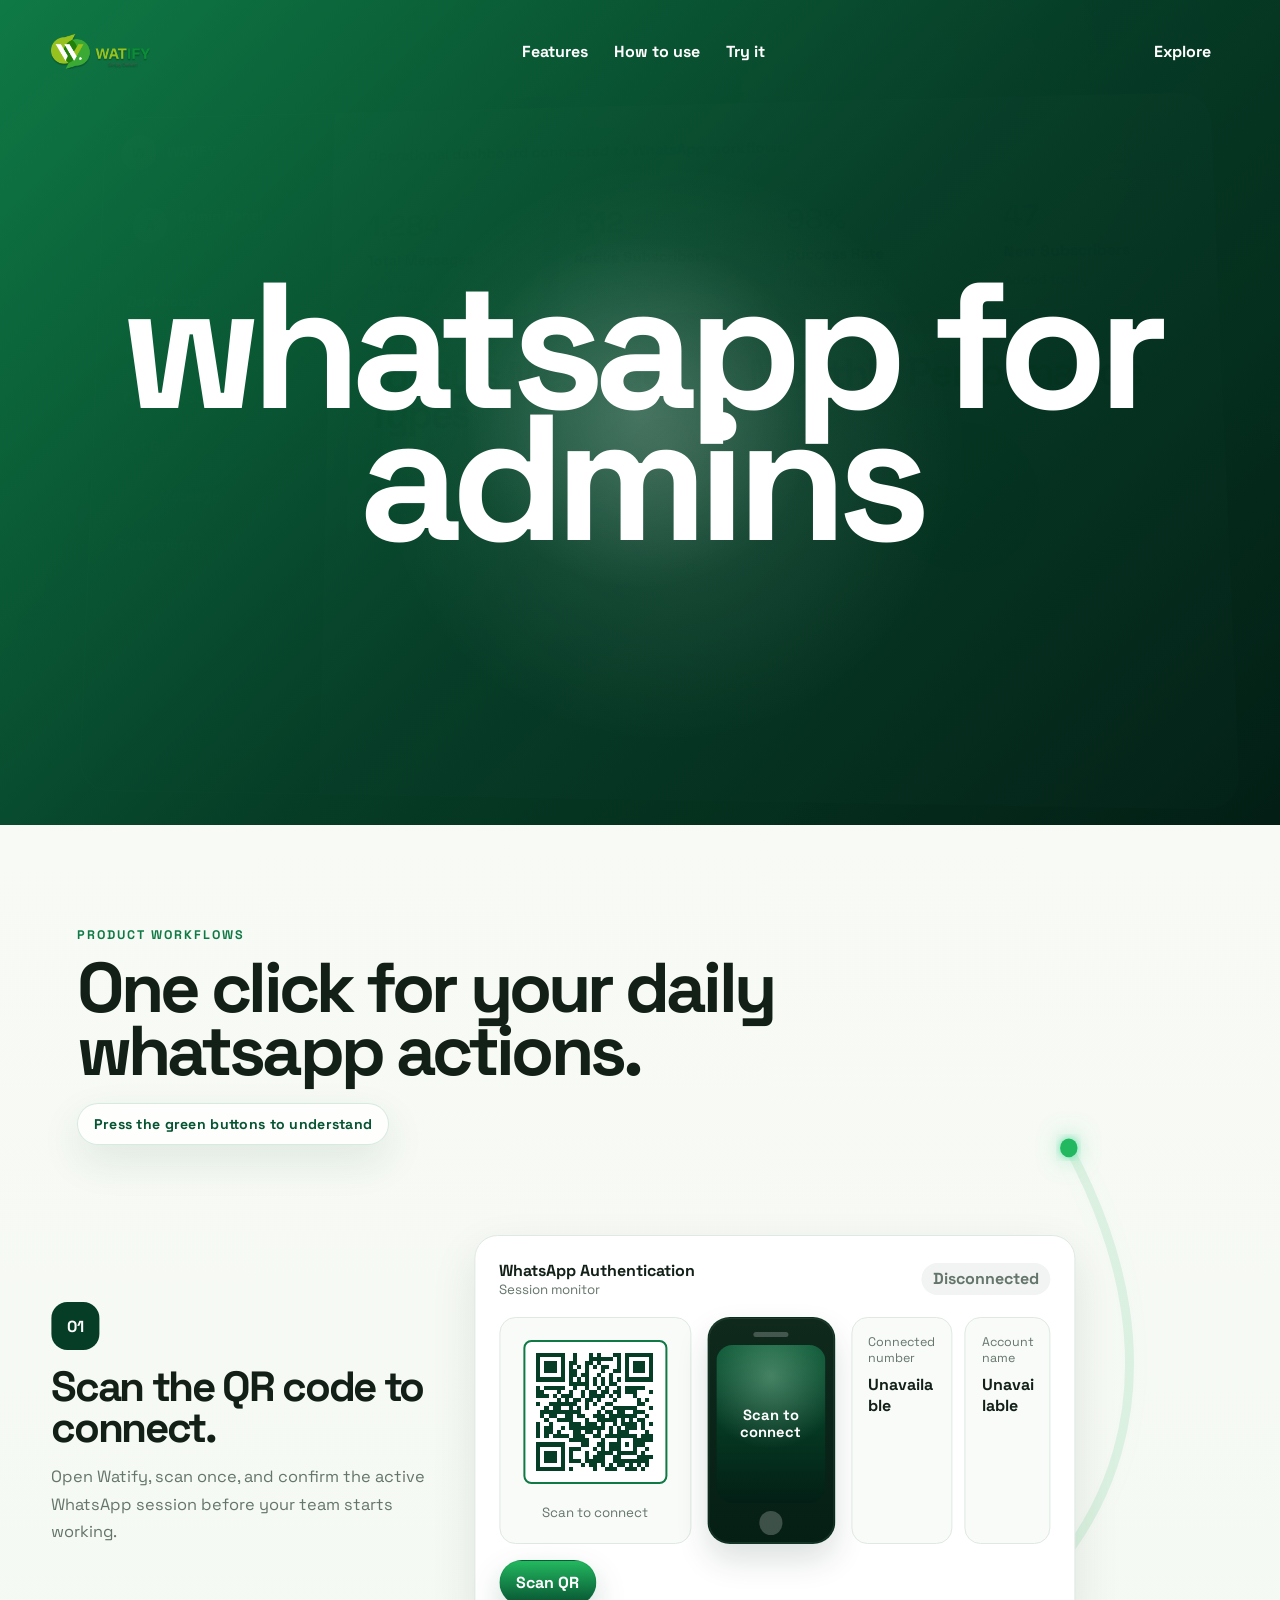
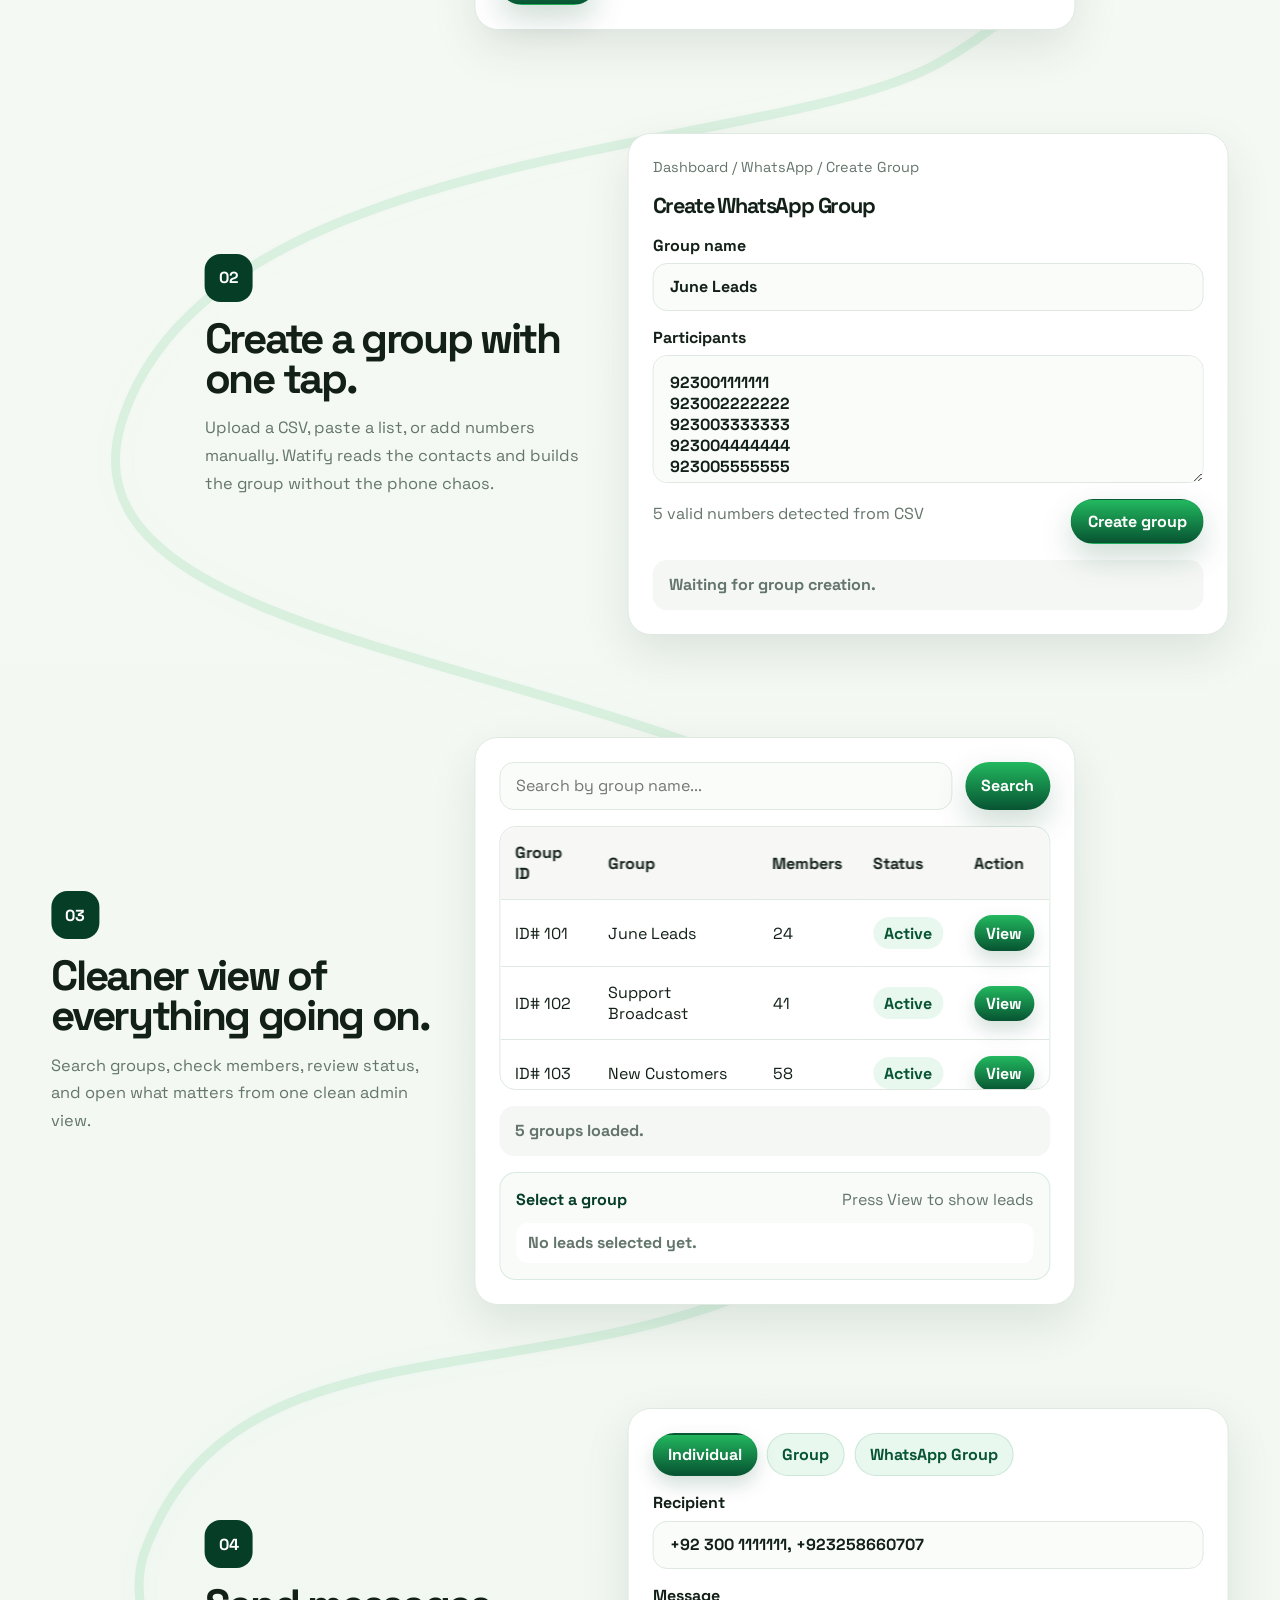
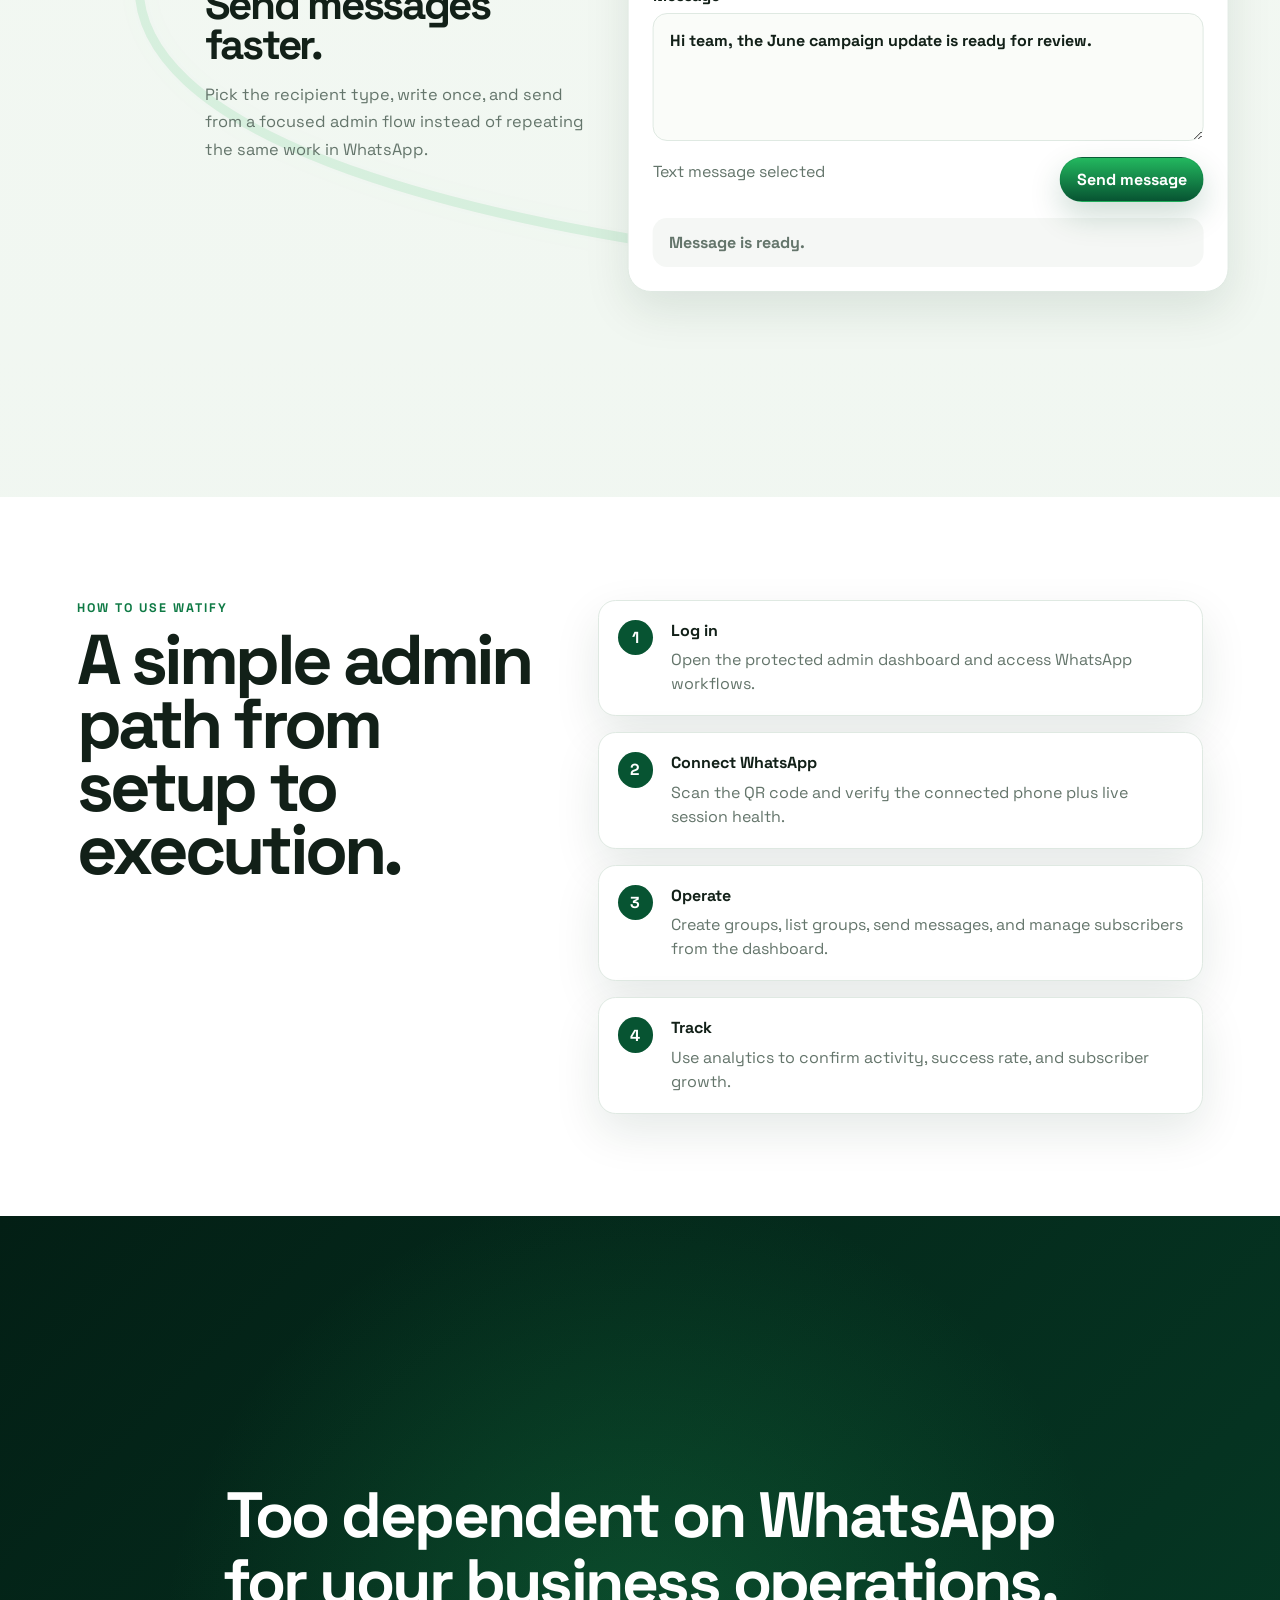
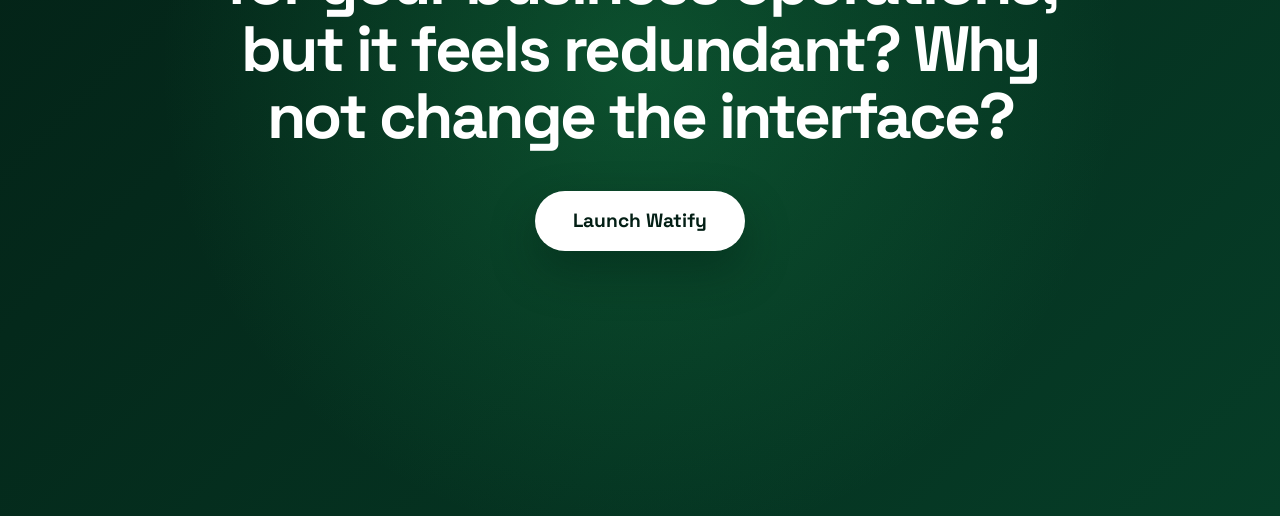
==== commit aa8e8281: "Refactor code structure for improved readability and maintainability" ====
--- a/index.html
+++ b/index.html
@@ -1,21 +1,23 @@
 <!DOCTYPE html>
 <html lang="en">
+
 <head>
   <meta charset="UTF-8" />
   <meta name="viewport" content="width=device-width, initial-scale=1.0" />
   <title>Watify | WhatsApp for admins</title>
+  <link rel="icon" type="image/x-icon" href="assets/favicon.ico" />
   <link rel="stylesheet" href="styles.css" />
 </head>
+
 <body>
   <header class="site-header">
     <a class="brand" href="#top" aria-label="Watify home">
-      <span class="brand-mark">W</span>
-      <span>Watify</span>
+      <img src="assets/watify-main-img.png" alt="Watify" class="brand-logo" />
     </a>
     <nav class="nav-links" aria-label="Primary navigation">
       <a href="#features">Features</a>
       <a href="#how">How to use</a>
-      <a href="#action">One click</a>
+      <a href="#cta">Try it</a>
     </nav>
     <a class="header-cta" href="#features">Explore</a>
   </header>
@@ -25,7 +27,9 @@
       <div class="dashboard-underlay" aria-hidden="true">
         <aside class="mock-sidebar">
           <div class="mock-logo"><span>W</span><strong>WATIFY</strong></div>
-          <div class="mock-user"><span>A</span><div><strong>Admin Panel</strong><small>business access</small></div></div>
+          <div class="mock-user"><span>A</span>
+            <div><strong>Admin Panel</strong><small>business access</small></div>
+          </div>
           <ul>
             <li class="active">Dashboard</li>
             <li>WhatsApp Setup</li>
@@ -63,51 +67,30 @@
         <h1 id="hero-title">whatsapp for admins</h1>
       </div>
     </section>
-<!--
-    <section class="one-click-section" id="action" aria-labelledby="one-click-title">
-      <p class="eyebrow">Watify changes the surface</p>
-      <h2 id="one-click-title">Any action you want in one click.</h2>
-      <div class="one-click-console">
-        <button type="button" data-quick-action="connect">Verify WhatsApp</button>
-        <button type="button" data-quick-action="group">Create Group</button>
-        <button type="button" data-quick-action="send">Send Message</button>
-        <button type="button" data-quick-action="track">Track Result</button>
-      </div>
-      <output id="quickActionOutput">Choose an action to see Watify respond.</output>
-    </section> -->
 
     <section class="features-section" id="features" aria-labelledby="features-title">
       <div class="features-heading">
         <p class="eyebrow">Product workflows</p>
         <h2 id="features-title">One click for your daily whatsapp actions.</h2>
       </div>
-      <div class="workflow-hint" role="note">Press the buttons to understand</div>
+      <div class="workflow-hint" role="note">Press the green buttons to understand</div>
 
       <svg class="feature-ribbon" viewBox="0 0 1000 1900" preserveAspectRatio="none" aria-hidden="true">
         <defs>
           <filter id="featureRibbonGlow" x="-20%" y="-20%" width="140%" height="140%">
             <feGaussianBlur stdDeviation="4" result="blur" />
-            <feColorMatrix
-              in="blur"
-              type="matrix"
-              values="0 0 0 0 0.05 0 0 0 0 0.73 0 0 0 0 0.33 0 0 0 0.75 0"
-              result="glow"
-            />
+            <feColorMatrix in="blur" type="matrix" values="0 0 0 0 0.05 0 0 0 0 0.73 0 0 0 0 0.33 0 0 0 0.75 0"
+              result="glow" />
             <feMerge>
               <feMergeNode in="glow" />
               <feMergeNode in="SourceGraphic" />
             </feMerge>
           </filter>
         </defs>
-          <path
-            class="feature-ribbon-base"
-          d="M835 105 C930 270 875 405 735 480 C610 548 170 535 96 740 C38 900 425 910 640 1018 C815 1138 780 1295 600 1372 C408 1454 178 1395 112 1570 C72 1705 390 1788 835 1810"
-        />
-        <path
-          id="featureRibbonPath"
-          class="feature-ribbon-active"
-          d="M835 105 C930 270 875 405 735 480 C610 548 170 535 96 740 C38 900 425 910 640 1018 C815 1138 780 1295 600 1372 C408 1454 178 1395 112 1570 C72 1705 390 1788 835 1810"
-        />
+        <path class="feature-ribbon-base"
+          d="M835 105 C930 270 875 405 735 480 C610 548 170 535 96 740 C38 900 425 910 640 1018 C815 1138 780 1295 600 1372 C408 1454 178 1395 112 1570 C72 1705 390 1788 835 1810" />
+        <path id="featureRibbonPath" class="feature-ribbon-active"
+          d="M835 105 C930 270 875 405 735 480 C610 548 170 535 96 740 C38 900 425 910 640 1018 C815 1138 780 1295 600 1372 C408 1454 178 1395 112 1570 C72 1705 390 1788 835 1810" />
         <circle id="featureRibbonPoint" class="feature-ribbon-point" r="8" cx="835" cy="105" />
       </svg>
 
@@ -127,7 +110,8 @@
               <img src="assets/watify-qr.svg" alt="Watify QR code" />
               <small>Scan to connect</small>
             </div>
-            <div class="phone-scan" id="phoneScanMock" role="button" tabindex="0" aria-label="Click to simulate QR scan" title="Click to connect" aria-live="polite">
+            <div class="phone-scan" id="phoneScanMock" role="button" tabindex="0" aria-label="Click to simulate QR scan"
+              title="Click to connect" aria-live="polite">
               <div class="phone-top"></div>
               <div class="phone-screen">
                 <span id="phoneScanStatus">Scan to connect</span>
@@ -147,7 +131,8 @@
         <div class="feature-copy">
           <span>02</span>
           <h3>Create a group with one tap.</h3>
-          <p>Upload a CSV, paste a list, or add numbers manually. Watify reads the contacts and builds the group without the phone chaos.</p>
+          <p>Upload a CSV, paste a list, or add numbers manually. Watify reads the contacts and builds the group without
+            the phone chaos.</p>
         </div>
         <div class="interface-card create-group-interface">
           <div class="breadcrumb">Dashboard / WhatsApp / Create Group</div>
@@ -250,7 +235,8 @@
         <div class="feature-copy">
           <span>04</span>
           <h3>Send messages faster.</h3>
-          <p>Pick the recipient type, write once, and send from a focused admin flow instead of repeating the same work in WhatsApp.</p>
+          <p>Pick the recipient type, write once, and send from a focused admin flow instead of repeating the same work
+            in WhatsApp.</p>
         </div>
         <div class="interface-card message-interface">
           <div class="compose-tabs" role="tablist" aria-label="Message type">
@@ -282,25 +268,26 @@
       </div>
       <ol class="how-list">
         <li><strong>Log in</strong><span>Open the protected admin dashboard and access WhatsApp workflows.</span></li>
-        <li><strong>Connect WhatsApp</strong><span>Scan the QR code and verify the connected phone plus live session health.</span></li>
-        <li><strong>Operate</strong><span>Create groups, list groups, send messages, and manage subscribers from the dashboard.</span></li>
-        <li><strong>Track</strong><span>Use analytics to confirm activity, success rate, and subscriber growth.</span></li>
+        <li><strong>Connect WhatsApp</strong><span>Scan the QR code and verify the connected phone plus live session
+            health.</span></li>
+        <li><strong>Operate</strong><span>Create groups, list groups, send messages, and manage subscribers from the
+            dashboard.</span></li>
+        <li><strong>Track</strong><span>Use analytics to confirm activity, success rate, and subscriber growth.</span>
+        </li>
       </ol>
     </section>
 
-    <section class="problem-section" aria-label="Problem statement">
-      <div class="problem-copy">
-        <p>
-          Too dependent on WhatsApp for your business operations, but it feels redundant?
-          Why not change the interface?
-        </p>
-      </div>
-      <figure class="problem-visual">
-        <img src="assets/watify-bot-chat.png" alt="Watify assistant helping manage WhatsApp conversations" />
-      </figure>
+    <section class="problem-section cta-section" id="cta" aria-labelledby="cta-title">
+      <div class="cta-content">
+        <h2 id="cta-title">
+          Too dependent on WhatsApp for your business operations, but it feels redundant? Why not change the interface?
+        </h2>
+        <a class="cta-button" href="http://localhost:3000">Launch Watify</a>
+      </div>
     </section>
   </main>
 
   <script src="script.js"></script>
 </body>
-</html>
+
+</html>
--- a/styles.css
+++ b/styles.css
@@ -1,4 +1,9 @@
 @import url("https://fonts.googleapis.com/css2?family=Space+Grotesk:wght@400;500;700;800&display=swap");
+
+::selection {
+  background: var(--green-200);
+  color: var(--green-950);
+}
 
 :root {
   --green-950: #031f15;
@@ -45,7 +50,7 @@
 }
 
 .site-header {
-  position: fixed;
+  position: absolute;
   top: 0;
   left: clamp(1rem, 4vw, 4rem);
   right: clamp(1rem, 4vw, 4rem);
@@ -81,6 +86,12 @@
   font-weight: 900;
 }
 
+.brand-logo {
+  height: 2.2rem;
+  width: auto;
+  display: block;
+}
+
 .brand-mark {
   display: grid;
   width: 2.5rem;
@@ -183,7 +194,6 @@
   inset: 0;
   pointer-events: none;
   background:
-    linear-gradient(90deg, transparent 0 48%, rgba(255, 255, 255, 0.34) 49.7%, rgba(191, 240, 207, 0.06) 51%, transparent 54%),
     radial-gradient(circle at 52% 55%, rgba(191, 240, 207, 0.14), transparent 18rem);
   mix-blend-mode: screen;
 }
@@ -376,57 +386,64 @@
   font-weight: 900;
 }
 
-.problem-section,
-.one-click-section,
 .features-section,
 .how-section {
   padding: clamp(4rem, 8vw, 8rem) clamp(1rem, 6vw, 6rem);
 }
 
-.problem-section {
-  display: grid;
-  grid-template-columns: minmax(0, 0.95fr) minmax(22rem, 1.05fr);
-  gap: clamp(2rem, 5vw, 5rem);
+.cta-section {
+  display: flex;
+  flex-direction: column;
   align-items: center;
+  justify-content: center;
+  text-align: center;
+  min-height: 100vh;
+  padding: clamp(6rem, 10vw, 10rem) clamp(1.5rem, 6vw, 6rem);
   background:
-    radial-gradient(circle at 70% 35%, rgba(35, 184, 95, 0.32), transparent 26rem),
-    linear-gradient(135deg, var(--green-950), var(--green-800));
-}
-
-.problem-section p {
-  max-width: 42rem;
+    radial-gradient(circle at 50% 50%, rgba(35, 184, 95, 0.25), transparent 30rem),
+    linear-gradient(135deg, var(--green-950), var(--green-900));
+}
+
+.cta-content {
+  max-width: 56rem;
+  display: flex;
+  flex-direction: column;
+  align-items: center;
+  gap: 2.5rem;
+}
+
+.cta-content h2 {
+  color: #ffffff;
+  font-size: clamp(2.2rem, 5vw, 4.8rem);
+  font-weight: 800;
+  letter-spacing: -0.04em;
+  line-height: 1.05;
   margin: 0;
-  color: #f5fff8;
-  font-size: clamp(2.1rem, 4.8vw, 6.2rem);
+}
+
+.cta-button {
+  display: inline-flex;
+  align-items: center;
+  justify-content: center;
+  padding: 1.1rem 2.4rem;
+  border-radius: 999px;
+  background: #ffffff;
+  color: var(--green-950);
+  font-size: 1.2rem;
   font-weight: 800;
-  letter-spacing: -0.06em;
-  line-height: 0.9;
-}
-
-.problem-visual {
-  position: relative;
-  margin: 0;
-  overflow: hidden;
-  border-radius: 2rem;
-  background: transparent;
-  box-shadow: 0 2rem 5rem rgba(0, 28, 15, 0.26);
-}
-
-.problem-visual::after {
-  content: "";
-  position: absolute;
-  inset: 0;
-  background:
-    linear-gradient(135deg, rgba(255,255,255,0.1), transparent 42%),
-    radial-gradient(circle at 88% 84%, rgba(191, 240, 207, 0.2), transparent 12rem);
-  pointer-events: none;
-}
-
-.problem-visual img {
-  display: block;
-  width: 100%;
-  aspect-ratio: 1.18;
-  object-fit: cover;
+  text-decoration: none;
+  box-shadow: 0 20px 45px rgba(3, 31, 21, 0.4);
+  transition: transform 200ms ease, box-shadow 200ms ease, background 200ms ease;
+}
+
+.cta-button:hover {
+  transform: translateY(-3px);
+  box-shadow: 0 24px 50px rgba(3, 31, 21, 0.5), 0 0 0 4px rgba(255, 255, 255, 0.2);
+  background: var(--mint);
+}
+
+.cta-button:active {
+  transform: translateY(-1px);
 }
 
 .eyebrow {
@@ -438,48 +455,9 @@
   text-transform: uppercase;
 }
 
-.one-click-section {
-  color: var(--green-900);
-  background:
-    radial-gradient(circle at 80% 15%, rgba(35, 184, 95, 0.12), transparent 22rem),
-    #fff;
-  border-bottom: 1px solid var(--line);
-}
-
-.one-click-section h2 {
-  max-width: 12ch;
-}
-
-.one-click-console {
-  gap: 0.8rem;
-  flex-wrap: wrap;
-  margin-top: 2rem;
-}
-
-.one-click-console button {
-  min-height: 3rem;
-  padding: 0 1.1rem;
-  border: 1px solid rgba(15, 122, 69, 0.18);
-  background: linear-gradient(180deg, var(--green-500), var(--green-800));
-  color: #fff;
-  box-shadow: 0 0.85rem 2rem rgba(12, 78, 45, 0.22);
-}
-
-.one-click-console button:active,
 .panel-button:active,
 .table-interface button:active {
   transform: translateY(1px) scale(0.98);
-}
-
-#quickActionOutput {
-  display: block;
-  width: min(100%, 44rem);
-  margin-top: 1rem;
-  padding: 1rem;
-  border: 1px solid rgba(15, 122, 69, 0.12);
-  border-radius: 1rem;
-  background: rgba(35, 184, 95, 0.08);
-  color: var(--green-800);
 }
 
 .features-section {
@@ -1002,10 +980,6 @@
     grid-template-columns: 12rem 1fr;
   }
 
-  .problem-section {
-    grid-template-columns: 1fr;
-  }
-
   .mock-metrics,
   .connection-cards {
     grid-template-columns: repeat(2, 1fr);
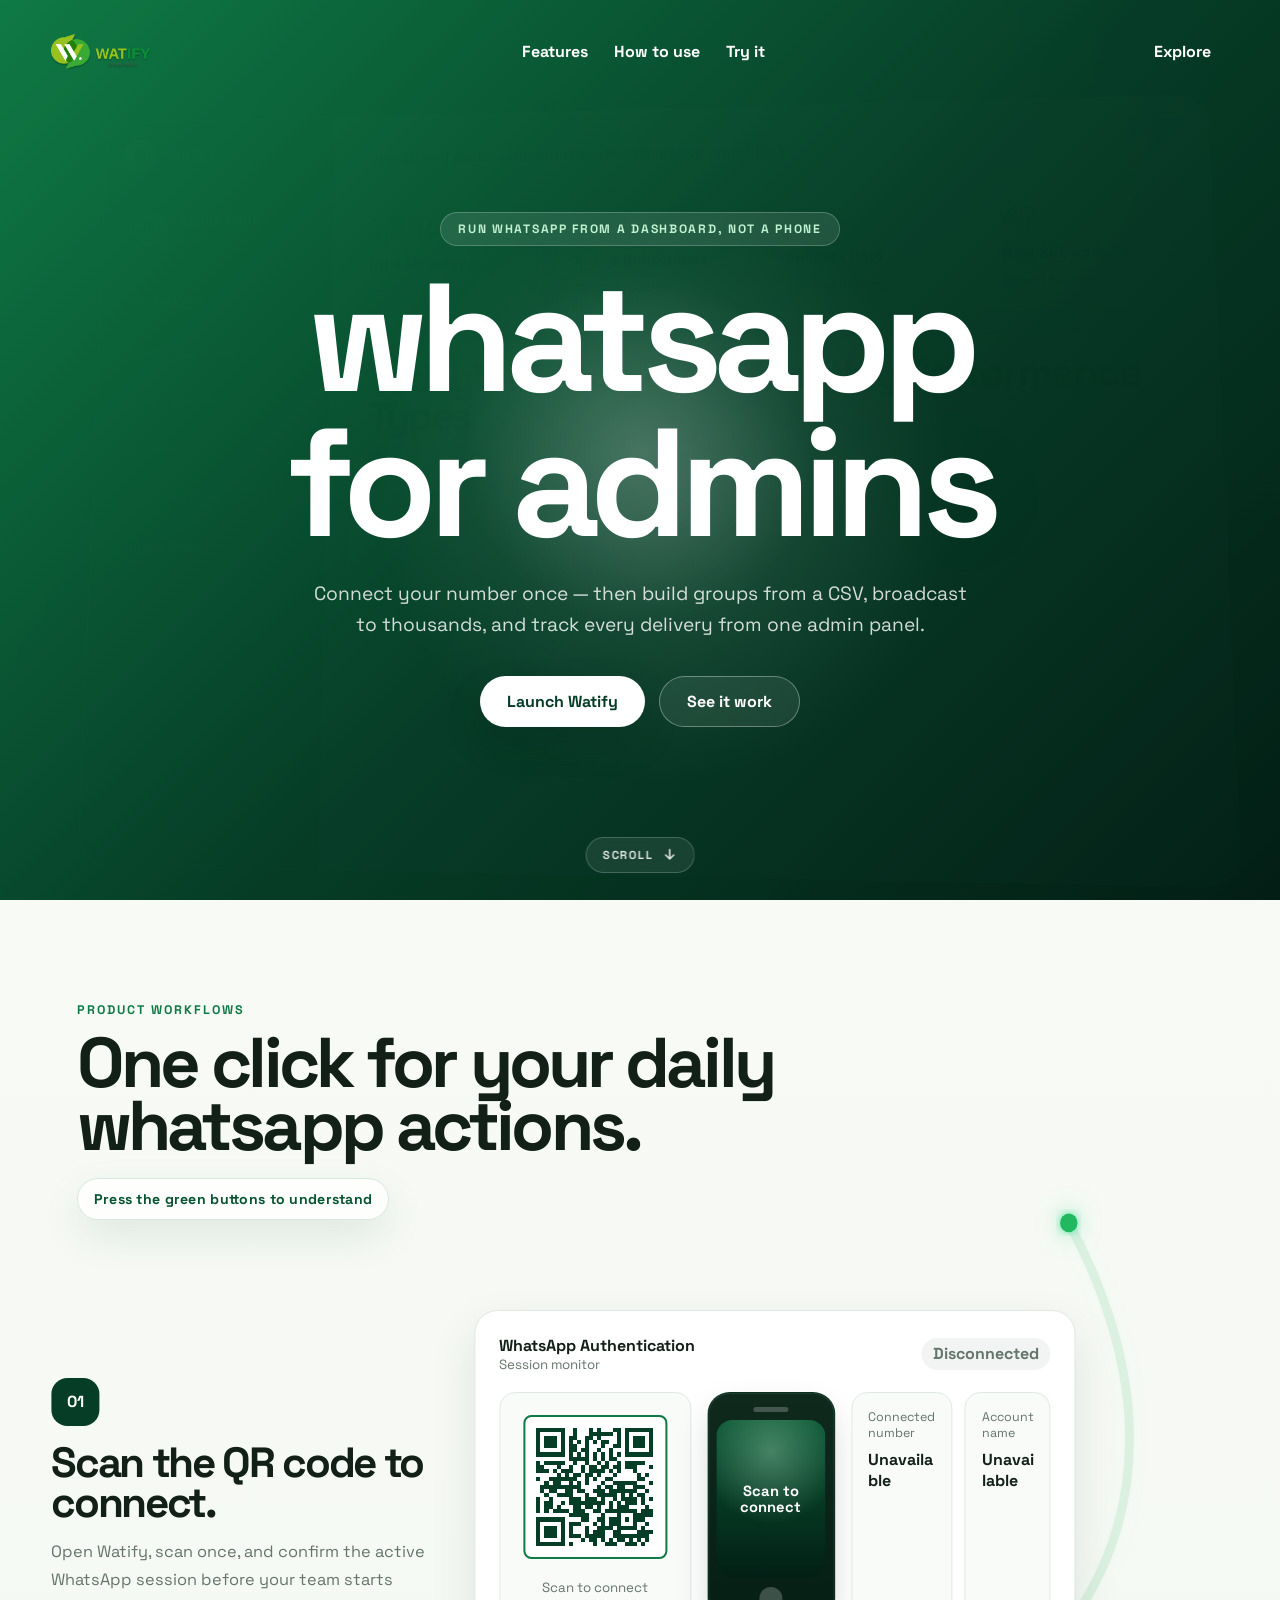
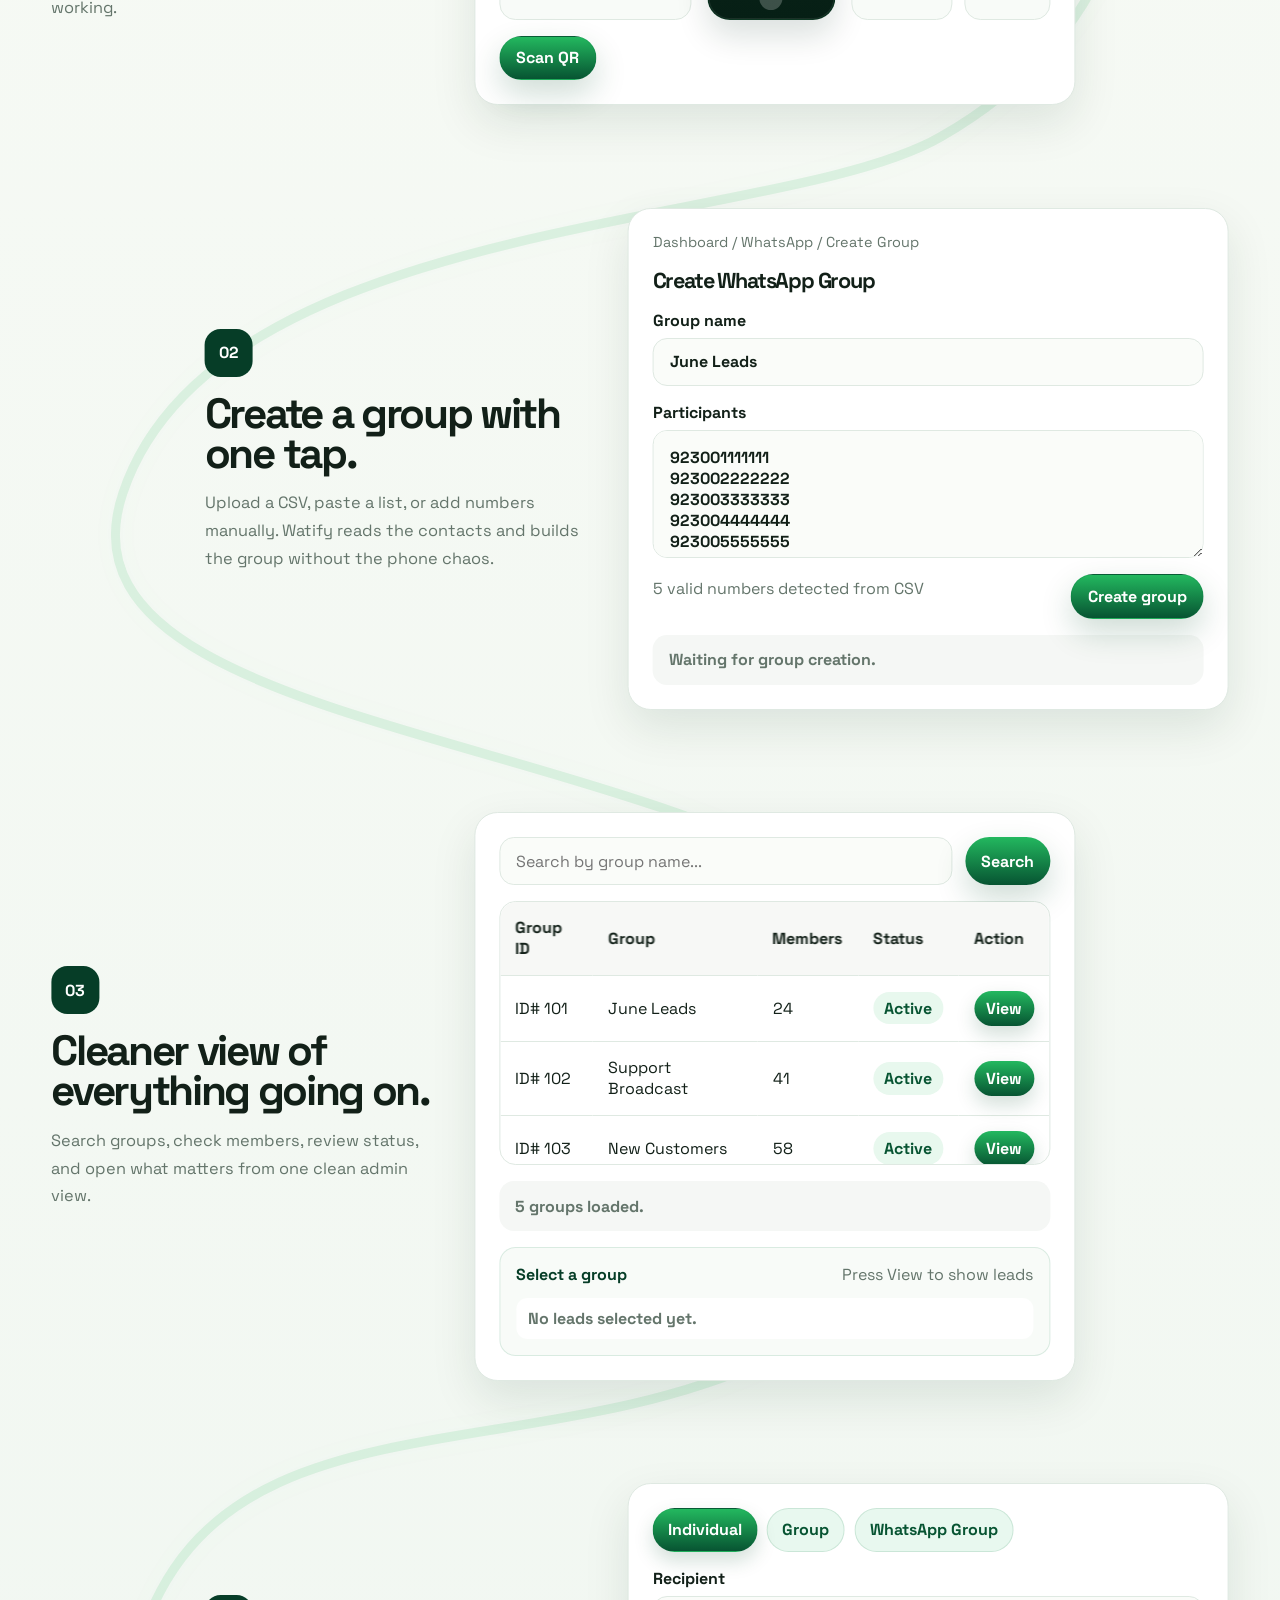
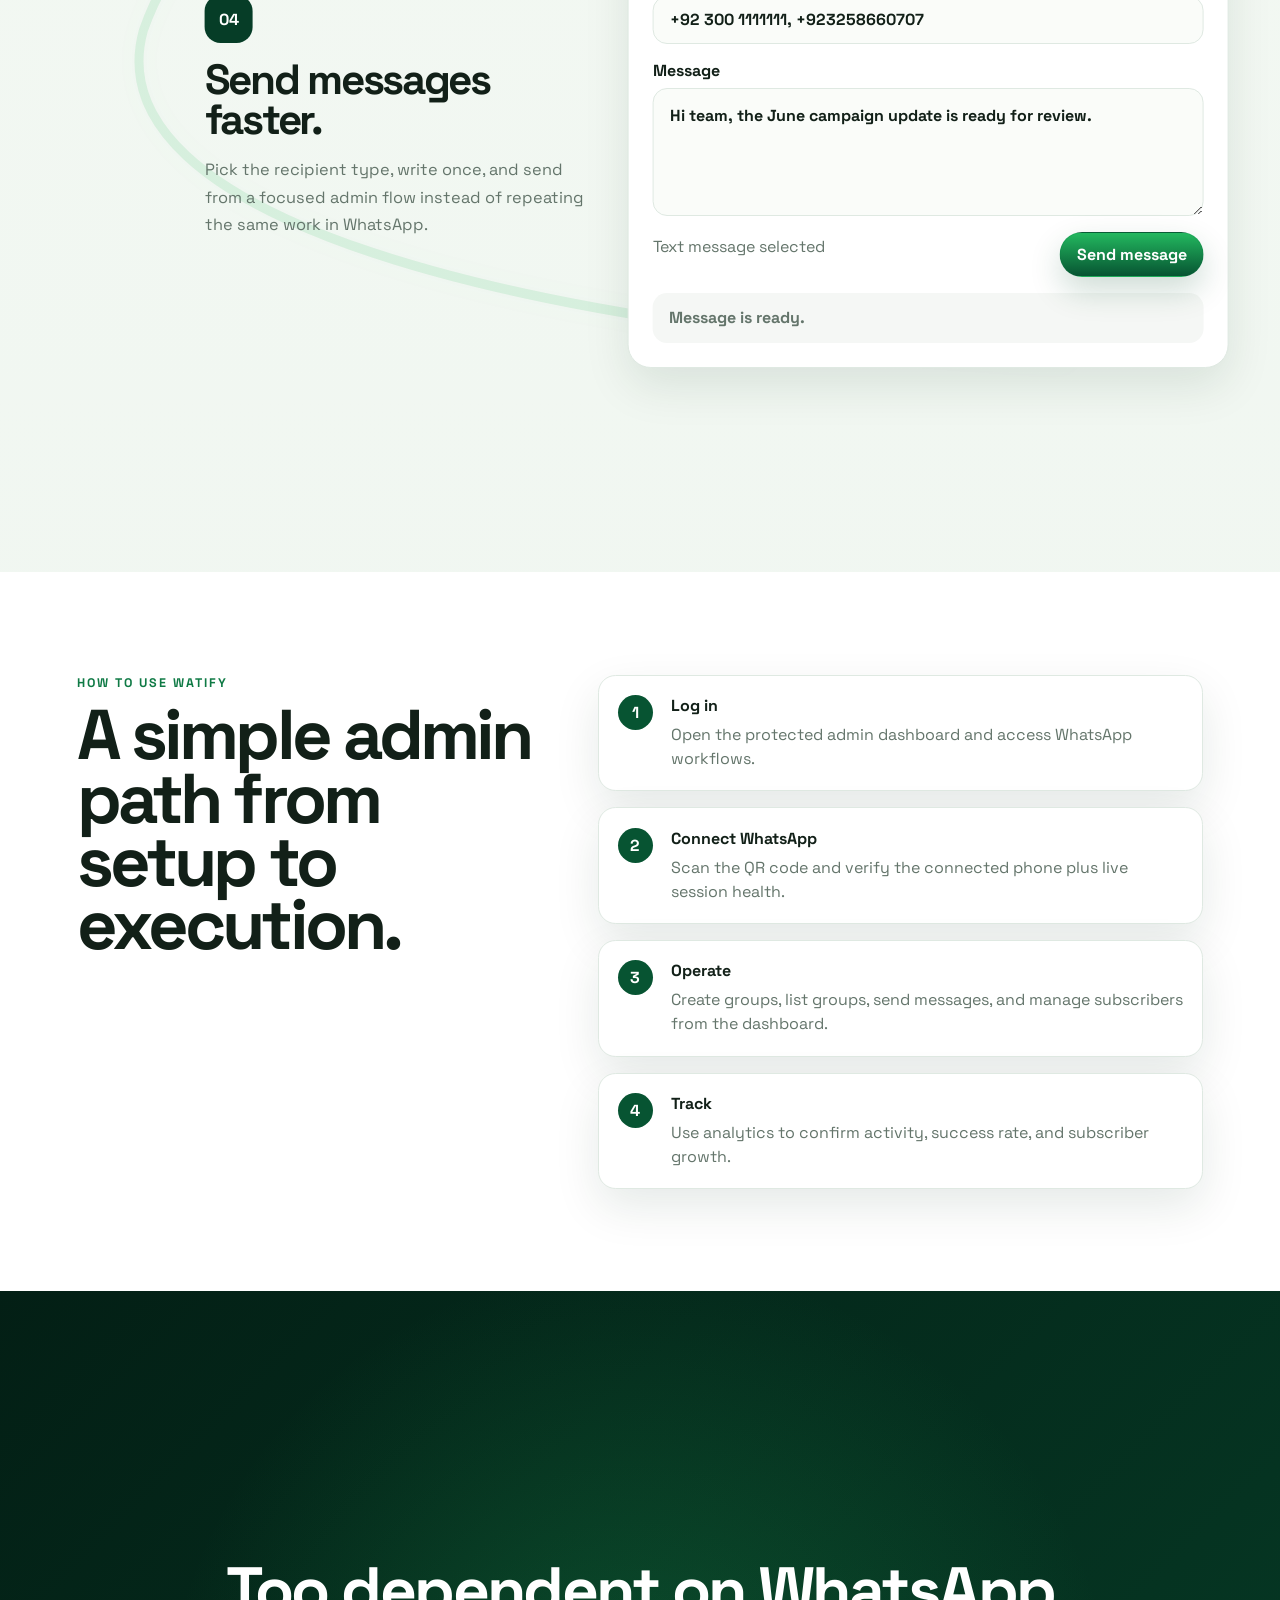
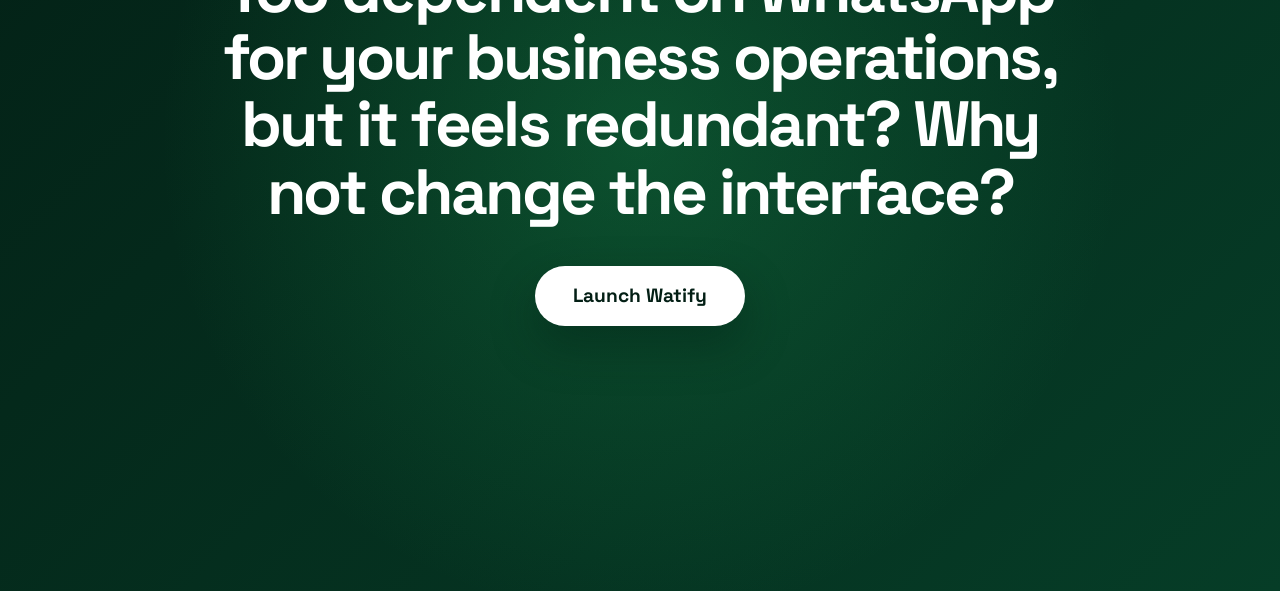
==== commit 55506d32: "Fix hero geometry, headline metrics, and the spotlight reveal The hero had no conversion path and fo" ====
--- a/index.html
+++ b/index.html
@@ -63,9 +63,28 @@
         </section>
       </div>
 
-      <div class="hero-curtain">
+      <div class="hero-curtain" aria-hidden="true"></div>
+
+      <div class="hero-copy">
+        <p class="hero-eyebrow">Run WhatsApp from a dashboard, not a phone</p>
         <h1 id="hero-title">whatsapp for admins</h1>
-      </div>
+        <p class="hero-sub">
+          Connect your number once &mdash; then build groups from a CSV, broadcast to
+          thousands, and track every delivery from one admin panel.
+        </p>
+        <div class="hero-actions">
+          <a class="primary-button" href="https://watify.vercel.app/">Launch Watify</a>
+          <a class="ghost-button" href="#features">See it work</a>
+        </div>
+      </div>
+
+      <a class="hero-scroll-cue" href="#features">
+        <span>Scroll</span>
+        <svg viewBox="0 0 24 24" width="16" height="16" aria-hidden="true">
+          <path d="M12 4v14m0 0 6-6m-6 6-6-6" fill="none" stroke="currentColor" stroke-width="2.4"
+            stroke-linecap="round" stroke-linejoin="round" />
+        </svg>
+      </a>
     </section>
 
     <section class="features-section" id="features" aria-labelledby="features-title">
@@ -282,7 +301,7 @@
         <h2 id="cta-title">
           Too dependent on WhatsApp for your business operations, but it feels redundant? Why not change the interface?
         </h2>
-        <a class="cta-button" href="http://localhost:3000">Launch Watify</a>
+        <a class="cta-button" href="https://watify.vercel.app/">Launch Watify</a>
       </div>
     </section>
   </main>
--- a/styles.css
+++ b/styles.css
@@ -143,10 +143,21 @@
   box-shadow: none;
 }
 
+/* Registered so the spotlight radius can actually be transitioned.
+   Gradient mask-images are not interpolatable; a <length> custom property is. */
+@property --spot {
+  syntax: "<length>";
+  inherits: false;
+  initial-value: 0px;
+}
+
 .hero-section {
   position: relative;
-  min-height: calc(100vh - 4.7rem);
-  padding-top: 4.7rem;
+  display: grid;
+  align-content: center;
+  justify-items: center;
+  min-height: 100svh;
+  padding: clamp(7.5rem, 13vh, 10rem) clamp(1.5rem, 6vw, 6rem) clamp(5rem, 9vh, 7rem);
   overflow: hidden;
   background:
     radial-gradient(circle at 70% 12%, rgba(191, 240, 207, 0.34), transparent 22rem),
@@ -170,22 +181,20 @@
 .hero-curtain {
   --mx: 50%;
   --my: 50%;
+  --spot: 0px;
   position: absolute;
   inset: 0;
-  display: grid;
-  place-items: center;
-  padding: clamp(2rem, 7vw, 6rem);
+  z-index: 2;
   background:
     radial-gradient(circle at var(--mx) var(--my), rgba(255, 255, 255, 0.18), transparent 11rem),
     linear-gradient(135deg, rgba(15, 122, 69, 0.98), rgba(6, 61, 39, 0.98) 52%, rgba(3, 31, 21, 0.98));
-  -webkit-mask-image: radial-gradient(circle 0 at var(--mx) var(--my), transparent 0, #000 0);
-  mask-image: radial-gradient(circle 0 at var(--mx) var(--my), transparent 0, #000 0);
-  transition: -webkit-mask-image 240ms ease, mask-image 240ms ease;
+  -webkit-mask-image: radial-gradient(circle var(--spot) at var(--mx) var(--my), transparent 0 42%, rgba(0, 0, 0, 0.28) 55%, #000 73%);
+  mask-image: radial-gradient(circle var(--spot) at var(--mx) var(--my), transparent 0 42%, rgba(0, 0, 0, 0.28) 55%, #000 73%);
+  transition: --spot 300ms ease;
 }
 
 .hero-section:hover .hero-curtain {
-  -webkit-mask-image: radial-gradient(circle 210px at var(--mx) var(--my), transparent 0 42%, rgba(0, 0, 0, 0.28) 55%, #000 73%);
-  mask-image: radial-gradient(circle 210px at var(--mx) var(--my), transparent 0 42%, rgba(0, 0, 0, 0.28) 55%, #000 73%);
+  --spot: clamp(200px, 24vw, 360px);
 }
 
 .hero-curtain::after {
@@ -206,17 +215,107 @@
   letter-spacing: -0.055em;
 }
 
+.hero-copy {
+  position: relative;
+  z-index: 3;
+  display: grid;
+  justify-items: center;
+  width: min(100%, 68rem);
+  text-align: center;
+}
+
+.hero-eyebrow {
+  margin: 0 0 1.25rem;
+  padding: 0.5rem 1.05rem;
+  border: 1px solid rgba(255, 255, 255, 0.22);
+  border-radius: 999px;
+  background: rgba(255, 255, 255, 0.1);
+  color: var(--green-200);
+  font-size: 0.76rem;
+  font-weight: 900;
+  letter-spacing: 0.14em;
+  text-transform: uppercase;
+  backdrop-filter: blur(8px);
+}
+
 h1 {
-  position: relative;
-  z-index: 2;
-  max-width: 9ch;
+  margin: 0 0 1.5rem;
   color: #fff;
   font-family: "BDA Grotesk", "Space Grotesk", sans-serif;
-  font-size: clamp(5.4rem, 14vw, 15rem);
+  font-size: clamp(3rem, 12vw, 15rem);
   font-weight: 800;
-  line-height: 0.74;
-  text-align: center;
+  /* 0.74 collided badly. Measured ink extents for this face need a baseline
+     gap of 0.92em for descenders to clear the next line's ascenders; 0.94
+     leaves a small buffer so it holds at any wrap. */
+  line-height: 0.94;
   text-transform: lowercase;
+  text-wrap: balance;
+}
+
+.hero-sub {
+  max-width: 42rem;
+  margin: 0 0 2.25rem;
+  color: rgba(255, 255, 255, 0.82);
+  font-size: clamp(1rem, 1.5vw, 1.22rem);
+  line-height: 1.6;
+}
+
+.hero-actions {
+  gap: 0.85rem;
+  flex-wrap: wrap;
+  justify-content: center;
+}
+
+.primary-button,
+.ghost-button {
+  display: inline-flex;
+  align-items: center;
+  min-height: 3.15rem;
+  padding: 0 1.7rem;
+  text-decoration: none;
+}
+
+.ghost-button {
+  border: 1px solid rgba(255, 255, 255, 0.34);
+  background: rgba(255, 255, 255, 0.08);
+  color: #fff;
+  font-weight: 900;
+  backdrop-filter: blur(10px);
+}
+
+.ghost-button:hover {
+  background: rgba(255, 255, 255, 0.16);
+}
+
+.hero-scroll-cue {
+  position: absolute;
+  bottom: clamp(1.2rem, 3vh, 2.2rem);
+  left: 50%;
+  z-index: 4;
+  display: inline-flex;
+  align-items: center;
+  gap: 0.5rem;
+  padding: 0.55rem 1rem;
+  transform: translateX(-50%);
+  border: 1px solid rgba(255, 255, 255, 0.2);
+  border-radius: 999px;
+  background: rgba(255, 255, 255, 0.08);
+  color: rgba(255, 255, 255, 0.86);
+  font-size: 0.72rem;
+  font-weight: 900;
+  letter-spacing: 0.14em;
+  text-transform: uppercase;
+  text-decoration: none;
+  backdrop-filter: blur(10px);
+}
+
+.hero-scroll-cue svg {
+  animation: heroCue 1.9s ease-in-out infinite;
+}
+
+@keyframes heroCue {
+  0%, 100% { transform: translateY(-2px); opacity: 0.6; }
+  50% { transform: translateY(3px); opacity: 1; }
 }
 
 h2 {
@@ -1017,11 +1116,28 @@
   }
 
   .hero-section {
-    min-height: 48rem;
-  }
-
+    padding-top: 11rem;
+  }
+
+  /* 24vw made "whatsapp" 405px wide inside a 390px viewport, so it was
+     clipped by the hero's overflow:hidden. 15vw fits with room to spare. */
   h1 {
-    font-size: clamp(5rem, 24vw, 9rem);
+    font-size: clamp(3rem, 15vw, 5rem);
+  }
+
+  .hero-sub {
+    font-size: 1rem;
+  }
+
+  .hero-actions {
+    width: 100%;
+    flex-direction: column;
+    align-items: stretch;
+  }
+
+  .primary-button,
+  .ghost-button {
+    justify-content: center;
   }
 
   .dashboard-underlay {
@@ -1046,3 +1162,39 @@
     overflow-x: auto;
   }
 }
+
+/* The spotlight reveal is hover-only, so on touch it left an opaque curtain
+   over a dashboard nobody could uncover. Show the dashboard behind a fixed
+   scrim instead. */
+@media (hover: none) {
+  .hero-curtain {
+    -webkit-mask-image: none;
+    mask-image: none;
+    background: linear-gradient(180deg,
+        rgba(3, 31, 21, 0.52) 0%,
+        rgba(3, 31, 21, 0.84) 55%,
+        rgba(3, 31, 21, 0.94) 100%);
+  }
+
+  .hero-section:hover .hero-curtain {
+    --spot: 0px;
+  }
+
+  .dashboard-underlay {
+    opacity: 0.5;
+  }
+}
+
+@media (prefers-reduced-motion: reduce) {
+  html {
+    scroll-behavior: auto;
+  }
+
+  .hero-curtain {
+    transition: none;
+  }
+
+  .hero-scroll-cue svg {
+    animation: none;
+  }
+}
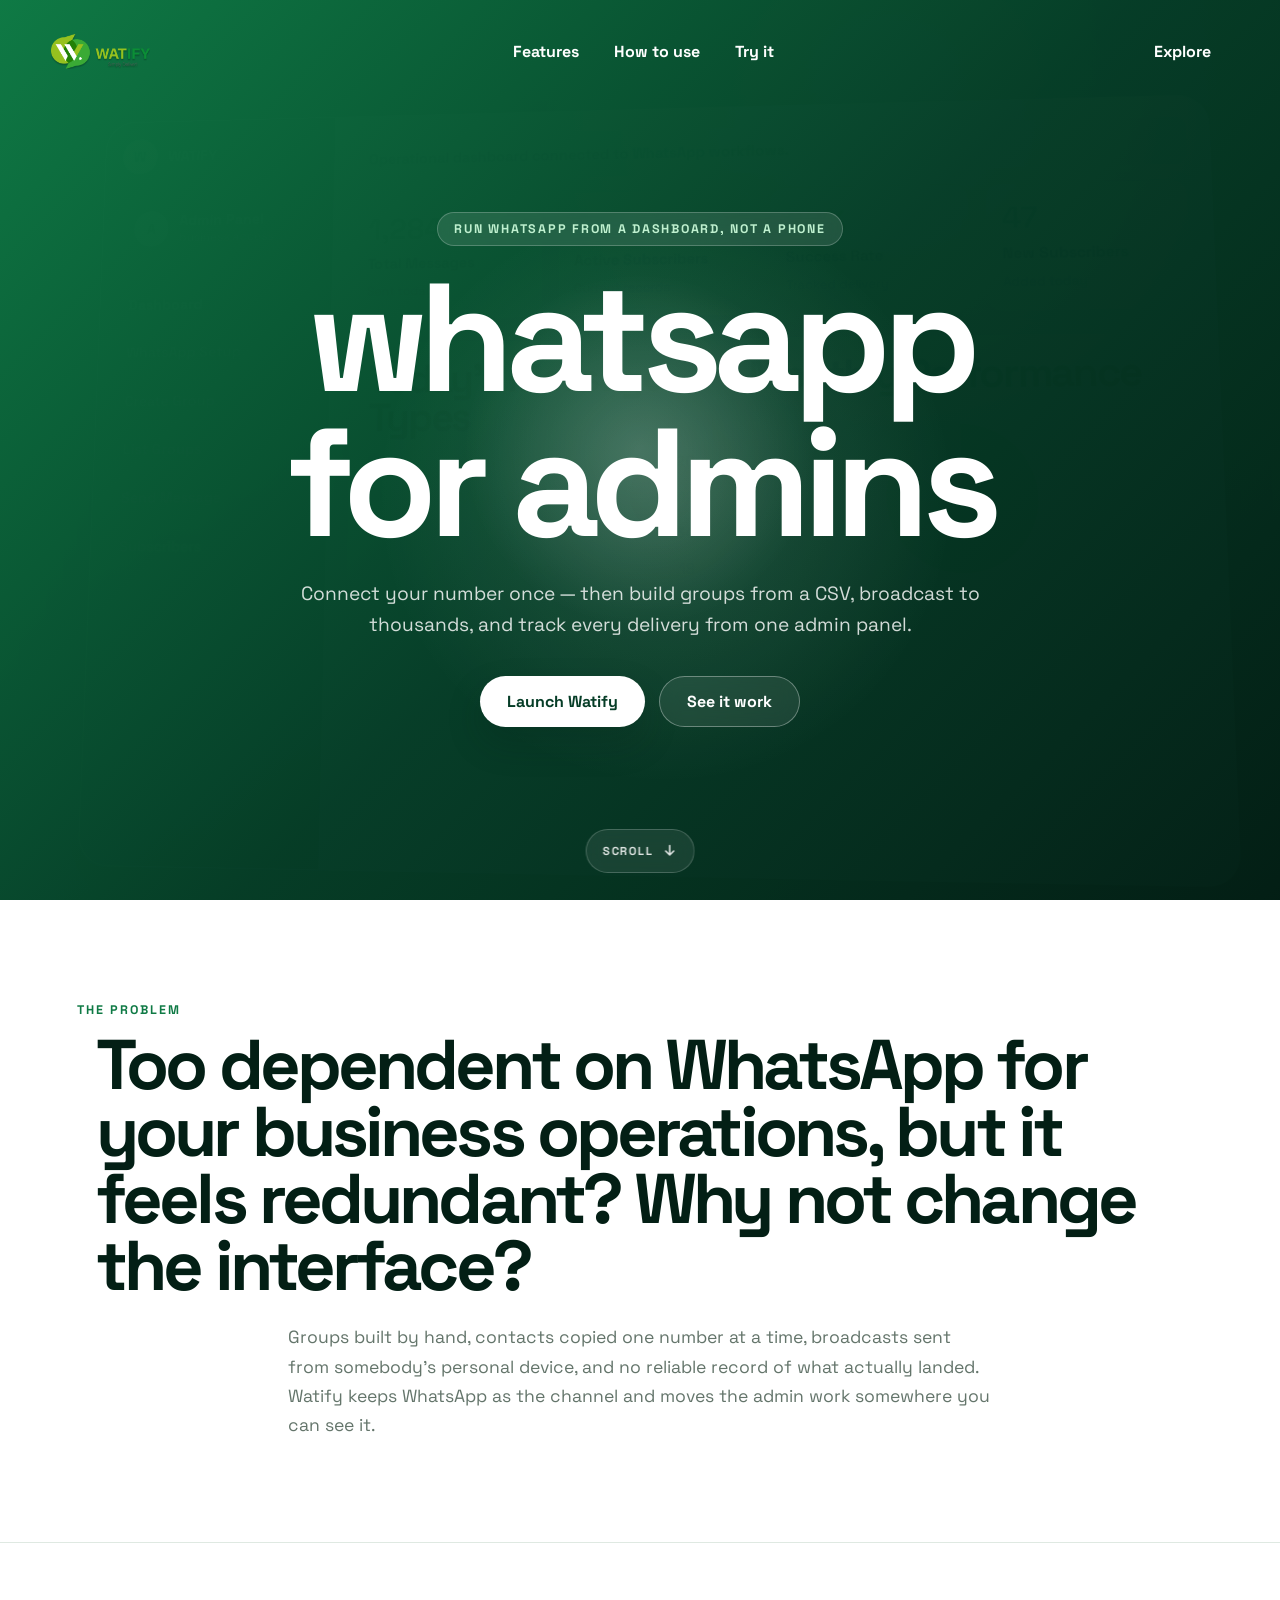
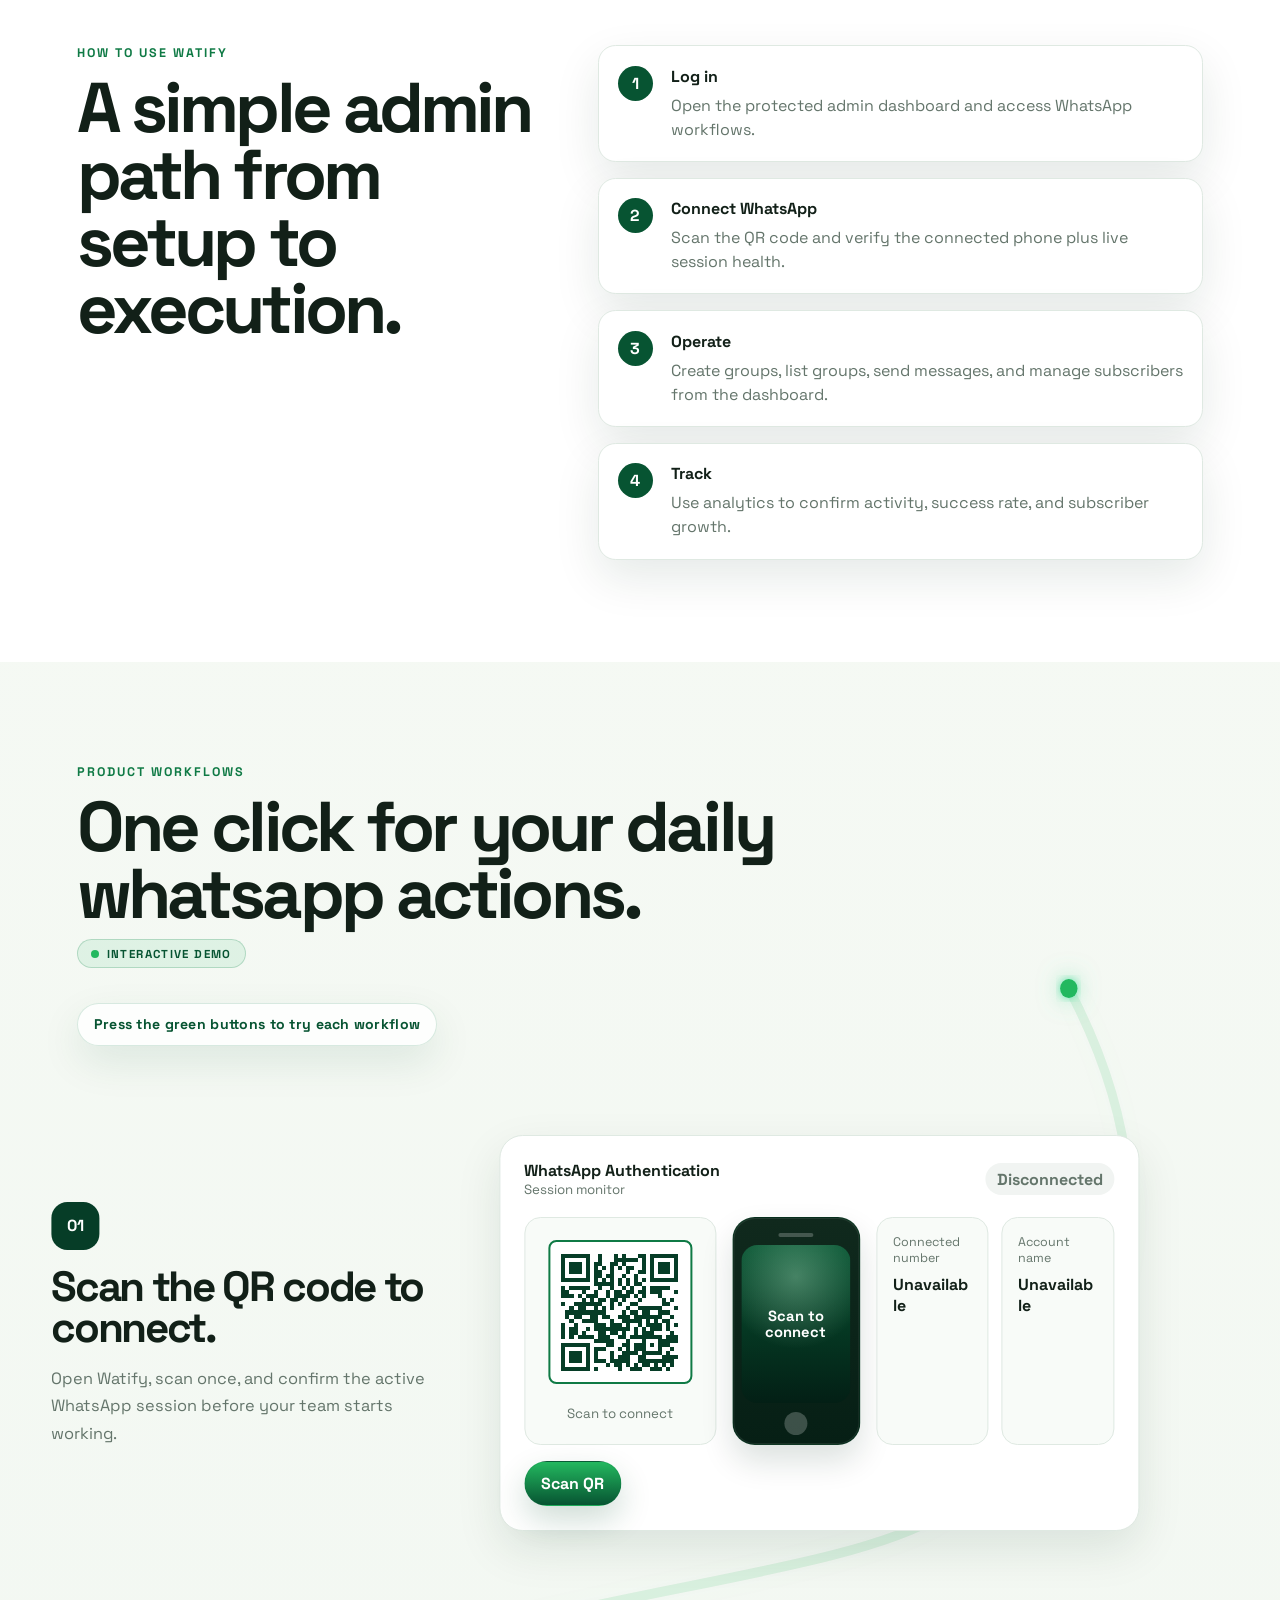
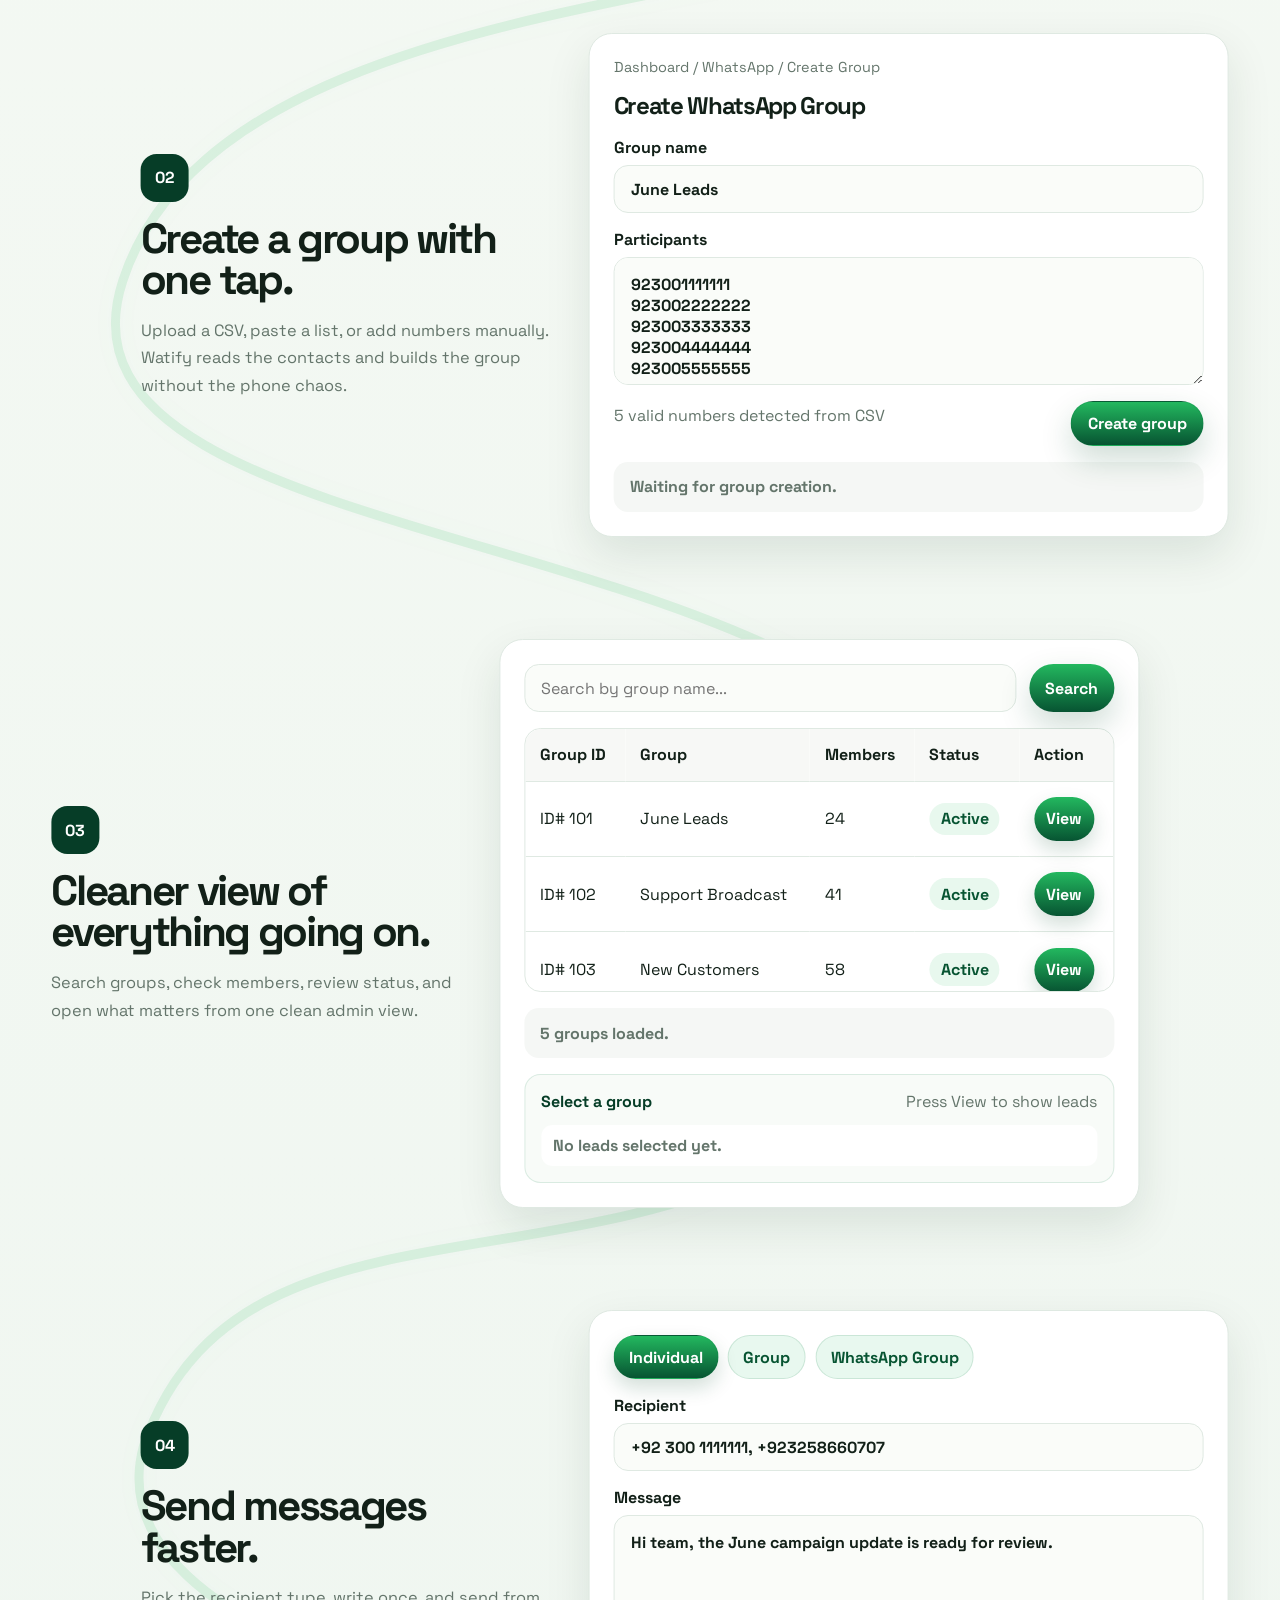
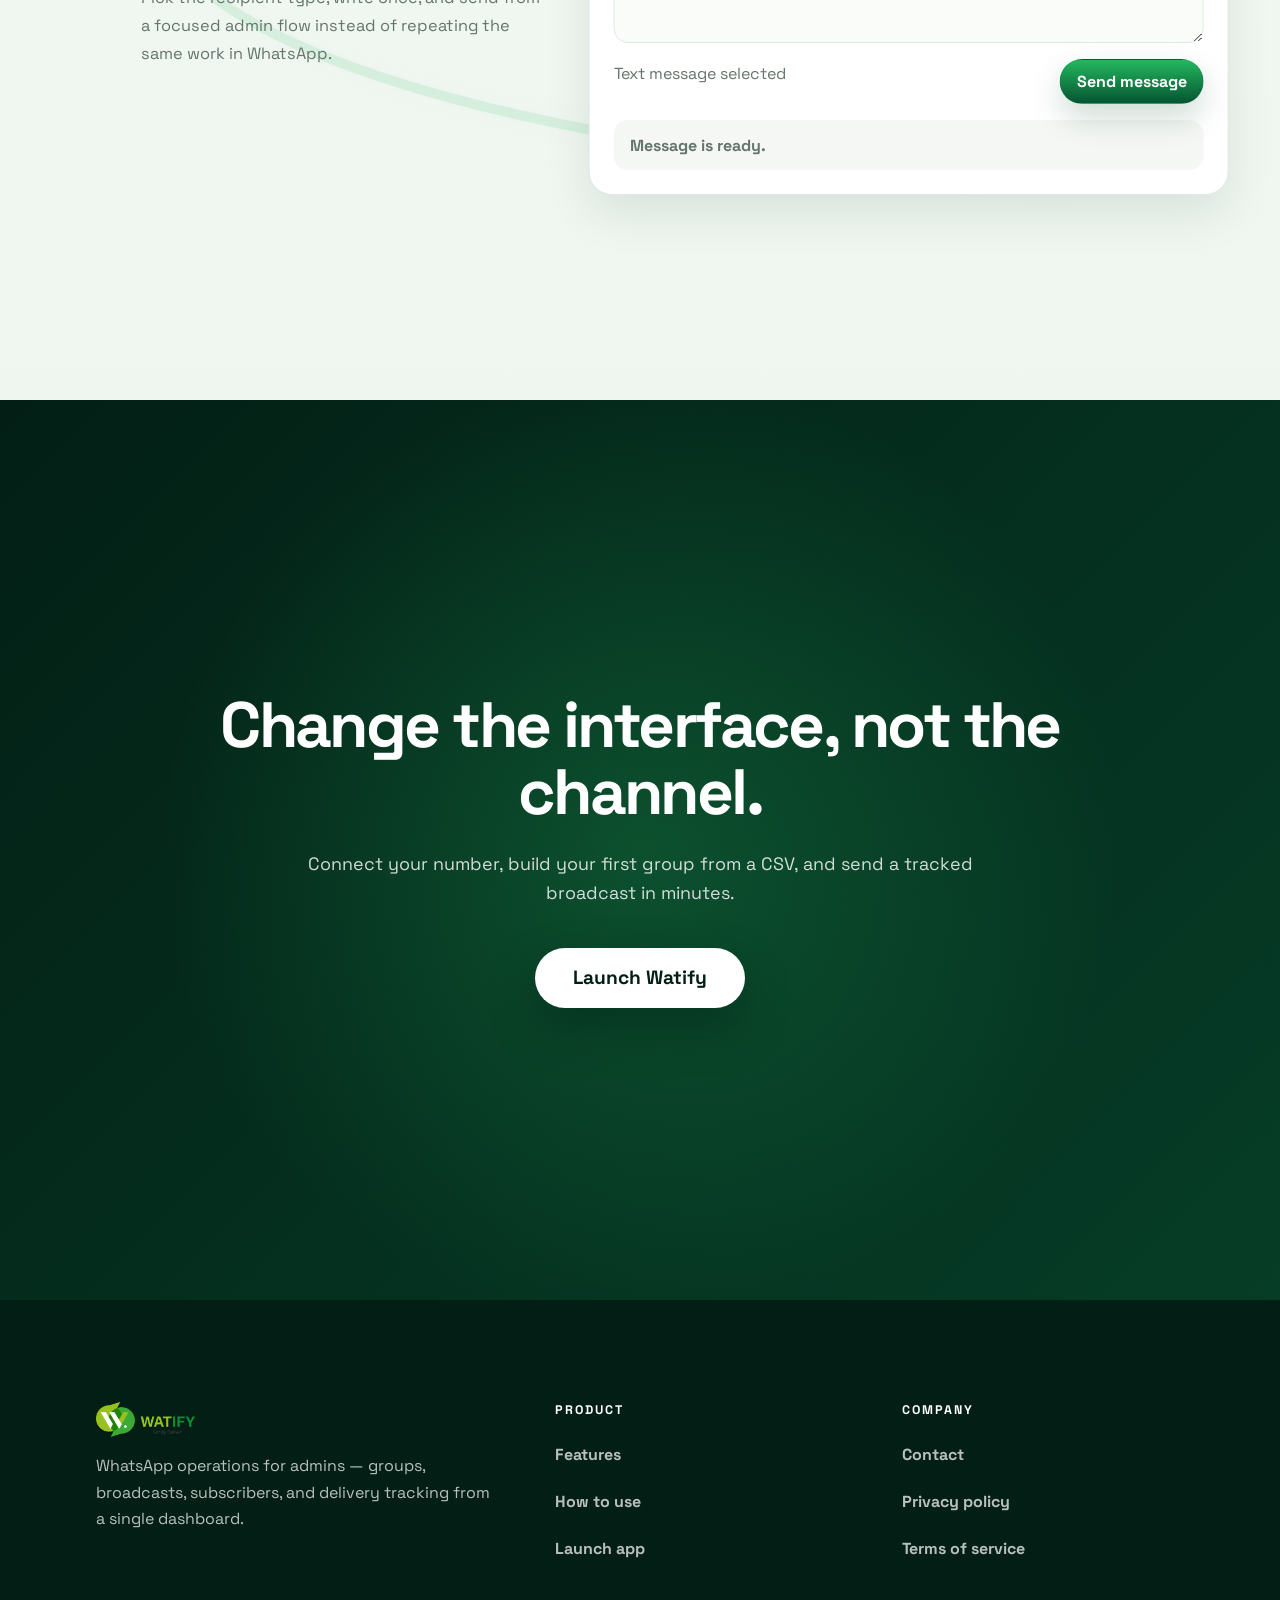
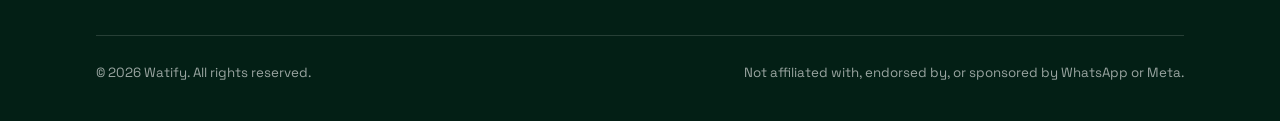
==== commit 52eb1b9a: "Add focus styles, fix mobile clipping, restructure page order Accessibility - Add :focus-visible rin" ====
--- a/index.html
+++ b/index.html
@@ -5,14 +5,37 @@
   <meta charset="UTF-8" />
   <meta name="viewport" content="width=device-width, initial-scale=1.0" />
   <title>Watify | WhatsApp for admins</title>
+  <meta name="description"
+    content="Watify turns WhatsApp into an admin dashboard. Connect your number once, then build groups from a CSV, broadcast to thousands, and track every delivery from one panel." />
   <link rel="icon" type="image/x-icon" href="assets/favicon.ico" />
+
+  <!-- TODO: point og:url and og:image at the landing page's own domain once it
+       is deployed, and replace og:image with a purpose-made 1200x630 card.
+       watify-main-img.png is 696x247, so previews will letterbox. -->
+  <meta property="og:type" content="website" />
+  <meta property="og:site_name" content="Watify" />
+  <meta property="og:title" content="Watify | WhatsApp for admins" />
+  <meta property="og:description"
+    content="Connect your number once, then build groups from a CSV, broadcast to thousands, and track every delivery from one admin panel." />
+  <meta property="og:url" content="https://watify.vercel.app/" />
+  <meta property="og:image" content="https://watify.vercel.app/assets/watify-main-img.png" />
+  <meta name="twitter:card" content="summary_large_image" />
+  <meta name="twitter:title" content="Watify | WhatsApp for admins" />
+  <meta name="twitter:description"
+    content="Connect your number once, then build groups from a CSV, broadcast to thousands, and track every delivery from one admin panel." />
+  <meta name="twitter:image" content="https://watify.vercel.app/assets/watify-main-img.png" />
+
+  <link rel="preconnect" href="https://fonts.googleapis.com" />
+  <link rel="preconnect" href="https://fonts.gstatic.com" crossorigin />
+  <link rel="stylesheet"
+    href="https://fonts.googleapis.com/css2?family=Space+Grotesk:wght@400;500;700;800&display=swap" />
   <link rel="stylesheet" href="styles.css" />
 </head>
 
 <body>
   <header class="site-header">
     <a class="brand" href="#top" aria-label="Watify home">
-      <img src="assets/watify-main-img.png" alt="Watify" class="brand-logo" />
+      <img src="assets/watify-main-img.png" alt="Watify" class="brand-logo" width="696" height="247" />
     </a>
     <nav class="nav-links" aria-label="Primary navigation">
       <a href="#features">Features</a>
@@ -87,12 +110,41 @@
       </a>
     </section>
 
+    <section class="problem-statement" aria-labelledby="problem-title">
+      <p class="eyebrow">The problem</p>
+      <h2 id="problem-title">
+        Too dependent on WhatsApp for your business operations, but it feels redundant? Why not change the interface?
+      </h2>
+      <p class="problem-lead">
+        Groups built by hand, contacts copied one number at a time, broadcasts sent from somebody's personal
+        device, and no reliable record of what actually landed. Watify keeps WhatsApp as the channel and moves
+        the admin work somewhere you can see it.
+      </p>
+    </section>
+
+    <section class="how-section" id="how">
+      <div class="section-copy">
+        <p class="eyebrow">How to use Watify</p>
+        <h2>A simple admin path from setup to execution.</h2>
+      </div>
+      <ol class="how-list">
+        <li><strong>Log in</strong><span>Open the protected admin dashboard and access WhatsApp workflows.</span></li>
+        <li><strong>Connect WhatsApp</strong><span>Scan the QR code and verify the connected phone plus live session
+            health.</span></li>
+        <li><strong>Operate</strong><span>Create groups, list groups, send messages, and manage subscribers from the
+            dashboard.</span></li>
+        <li><strong>Track</strong><span>Use analytics to confirm activity, success rate, and subscriber growth.</span>
+        </li>
+      </ol>
+    </section>
+
     <section class="features-section" id="features" aria-labelledby="features-title">
       <div class="features-heading">
         <p class="eyebrow">Product workflows</p>
         <h2 id="features-title">One click for your daily whatsapp actions.</h2>
-      </div>
-      <div class="workflow-hint" role="note">Press the green buttons to understand</div>
+        <p class="demo-badge">Interactive demo</p>
+      </div>
+      <div class="workflow-hint" role="note">Press the green buttons to try each workflow</div>
 
       <svg class="feature-ribbon" viewBox="0 0 1000 1900" preserveAspectRatio="none" aria-hidden="true">
         <defs>
@@ -184,6 +236,7 @@
         </div>
         <div class="interface-card table-interface">
           <div class="panel-toolbar">
+            <label class="sr-only" for="groupSearchInput">Search groups by name</label>
             <input id="groupSearchInput" type="search" placeholder="Search by group name..." />
             <button class="panel-button compact" type="button" data-demo-action="search">Search</button>
           </div>
@@ -258,10 +311,12 @@
             in WhatsApp.</p>
         </div>
         <div class="interface-card message-interface">
-          <div class="compose-tabs" role="tablist" aria-label="Message type">
-            <button class="active" type="button">Individual</button>
-            <button type="button">Group</button>
-            <button type="button">WhatsApp Group</button>
+          <!-- Not role="tablist": there are no tabpanels to switch between, so
+               this is a segmented control and aria-pressed carries the state. -->
+          <div class="compose-tabs" role="group" aria-label="Message type">
+            <button class="active" type="button" aria-pressed="true" data-compose-tab>Individual</button>
+            <button type="button" aria-pressed="false" data-compose-tab>Group</button>
+            <button type="button" aria-pressed="false" data-compose-tab>WhatsApp Group</button>
           </div>
           <label>
             Recipient
@@ -280,31 +335,45 @@
       </article>
     </section>
 
-    <section class="how-section" id="how">
-      <div class="section-copy">
-        <p class="eyebrow">How to use Watify</p>
-        <h2>A simple admin path from setup to execution.</h2>
-      </div>
-      <ol class="how-list">
-        <li><strong>Log in</strong><span>Open the protected admin dashboard and access WhatsApp workflows.</span></li>
-        <li><strong>Connect WhatsApp</strong><span>Scan the QR code and verify the connected phone plus live session
-            health.</span></li>
-        <li><strong>Operate</strong><span>Create groups, list groups, send messages, and manage subscribers from the
-            dashboard.</span></li>
-        <li><strong>Track</strong><span>Use analytics to confirm activity, success rate, and subscriber growth.</span>
-        </li>
-      </ol>
-    </section>
-
-    <section class="problem-section cta-section" id="cta" aria-labelledby="cta-title">
+    <section class="cta-section" id="cta" aria-labelledby="cta-title">
       <div class="cta-content">
-        <h2 id="cta-title">
-          Too dependent on WhatsApp for your business operations, but it feels redundant? Why not change the interface?
-        </h2>
+        <h2 id="cta-title">Change the interface, not the channel.</h2>
+        <p class="cta-sub">
+          Connect your number, build your first group from a CSV, and send a tracked broadcast in minutes.
+        </p>
         <a class="cta-button" href="https://watify.vercel.app/">Launch Watify</a>
       </div>
     </section>
   </main>
+
+  <footer class="site-footer">
+    <div class="footer-inner">
+      <div class="footer-brand">
+        <img src="assets/watify-main-img.png" alt="Watify" class="brand-logo" width="696" height="247" />
+        <p>
+          WhatsApp operations for admins &mdash; groups, broadcasts, subscribers, and delivery
+          tracking from a single dashboard.
+        </p>
+      </div>
+      <nav class="footer-nav" aria-label="Product links">
+        <h2>Product</h2>
+        <a href="#features">Features</a>
+        <a href="#how">How to use</a>
+        <a href="https://watify.vercel.app/">Launch app</a>
+      </nav>
+      <!-- TODO: these need real destinations before launch. -->
+      <nav class="footer-nav" aria-label="Company links">
+        <h2>Company</h2>
+        <a href="#">Contact</a>
+        <a href="#">Privacy policy</a>
+        <a href="#">Terms of service</a>
+      </nav>
+    </div>
+    <div class="footer-base">
+      <small>&copy; 2026 Watify. All rights reserved.</small>
+      <small>Not affiliated with, endorsed by, or sponsored by WhatsApp or Meta.</small>
+    </div>
+  </footer>
 
   <script src="script.js"></script>
 </body>
--- a/styles.css
+++ b/styles.css
@@ -1,4 +1,5 @@
-@import url("https://fonts.googleapis.com/css2?family=Space+Grotesk:wght@400;500;700;800&display=swap");
+/* Fonts are loaded via <link> in the document head, not @import. An @import
+   here serialises HTML -> styles.css -> fonts.googleapis CSS -> font files. */
 
 ::selection {
   background: var(--green-200);
@@ -20,6 +21,17 @@
   --line: #dfe9e2;
   --shadow: 0 26px 70px rgba(4, 45, 28, 0.18);
   --soft-shadow: 0 18px 46px rgba(4, 45, 28, 0.1);
+
+  /* Layout: every section maps onto one of these two widths so content edges
+     line up down the page instead of each block picking its own measure. */
+  --container: 68rem;
+  --container-text: 52rem;
+  --container-narrow: 44rem;
+  --gutter: clamp(1.5rem, 6vw, 6rem);
+  --section-gap: clamp(4rem, 8vw, 8rem);
+
+  /* One eyebrow size, shared by .eyebrow and .hero-eyebrow. */
+  --eyebrow-size: 0.78rem;
 }
 
 * {
@@ -47,6 +59,37 @@
 
 button {
   cursor: pointer;
+}
+
+/* Visible keyboard focus. Previously nothing on the page defined a focus
+   style and inputs set outline:none, so keyboard users had no indication
+   of position at all. */
+:focus-visible {
+  outline: 3px solid var(--green-500);
+  outline-offset: 3px;
+}
+
+/* A green ring on the dark green sections is too low contrast, so those
+   switch to white. */
+.site-header :focus-visible,
+.hero-section :focus-visible,
+.problem-statement :focus-visible,
+.cta-section :focus-visible,
+.site-footer :focus-visible {
+  outline-color: #fff;
+}
+
+/* Screen-reader-only text that stays reachable by assistive tech. */
+.sr-only {
+  position: absolute;
+  width: 1px;
+  height: 1px;
+  padding: 0;
+  margin: -1px;
+  overflow: hidden;
+  clip-path: inset(50%);
+  white-space: nowrap;
+  border: 0;
 }
 
 .site-header {
@@ -71,14 +114,14 @@
 .mock-user,
 .panel-header,
 .form-row,
-.send-footer,
-.one-click-console {
+.send-footer {
   display: flex;
   align-items: center;
 }
 
 .brand {
   gap: 0.7rem;
+  min-height: 2.75rem;
   color: #fff;
   text-decoration: none;
   text-transform: uppercase;
@@ -92,19 +135,22 @@
   display: block;
 }
 
-.brand-mark {
-  display: grid;
-  width: 2.5rem;
-  height: 2.5rem;
-  place-items: center;
-  border-radius: 50%;
-  background: #fff;
-  color: var(--green-800);
-  font-weight: 900;
-}
-
 .nav-links {
-  gap: clamp(0.7rem, 2vw, 1.7rem);
+  gap: clamp(0.2rem, 1.4vw, 1rem);
+}
+
+/* Nav links were 21px tall; padding brings them to a 44px touch target
+   without changing the visual rhythm much. */
+.nav-links a {
+  display: inline-flex;
+  align-items: center;
+  min-height: 2.75rem;
+  padding: 0.5rem 0.6rem;
+  border-radius: 999px;
+}
+
+.nav-links a:hover {
+  background: rgba(255, 255, 255, 0.12);
 }
 
 .nav-links a,
@@ -119,8 +165,7 @@
 .ghost-button,
 .panel-button,
 .table-interface button,
-.compose-tabs button,
-.one-click-console button {
+.compose-tabs button {
   border: 0;
   border-radius: 999px;
   transition: transform 180ms ease, box-shadow 180ms ease, background 180ms ease, color 180ms ease;
@@ -128,8 +173,7 @@
 
 .header-cta,
 .primary-button,
-.panel-button,
-.one-click-console button {
+.panel-button {
   background: #fff;
   color: var(--green-900);
   box-shadow: 0 16px 34px rgba(3, 31, 21, 0.22);
@@ -220,7 +264,7 @@
   z-index: 3;
   display: grid;
   justify-items: center;
-  width: min(100%, 68rem);
+  width: min(100%, var(--container));
   text-align: center;
 }
 
@@ -231,7 +275,7 @@
   border-radius: 999px;
   background: rgba(255, 255, 255, 0.1);
   color: var(--green-200);
-  font-size: 0.76rem;
+  font-size: var(--eyebrow-size);
   font-weight: 900;
   letter-spacing: 0.14em;
   text-transform: uppercase;
@@ -241,7 +285,9 @@
 h1 {
   margin: 0 0 1.5rem;
   color: #fff;
-  font-family: "BDA Grotesk", "Space Grotesk", sans-serif;
+  /* "BDA Grotesk" was first in the stack but never loaded, so it always fell
+     through. Dropped rather than left as a phantom. */
+  font-family: "Space Grotesk", sans-serif;
   font-size: clamp(3rem, 12vw, 15rem);
   font-weight: 800;
   /* 0.74 collided badly. Measured ink extents for this face need a baseline
@@ -253,7 +299,7 @@
 }
 
 .hero-sub {
-  max-width: 42rem;
+  max-width: var(--container-narrow);
   margin: 0 0 2.25rem;
   color: rgba(255, 255, 255, 0.82);
   font-size: clamp(1rem, 1.5vw, 1.22rem);
@@ -289,6 +335,7 @@
 
 .hero-scroll-cue {
   position: absolute;
+  min-height: 2.75rem;
   bottom: clamp(1.2rem, 3vh, 2.2rem);
   left: 50%;
   z-index: 4;
@@ -318,19 +365,23 @@
   50% { transform: translateY(3px); opacity: 1; }
 }
 
+/* Same descender problem the h1 had: at 0.9 the ink of adjacent lines
+   overlapped by 1.7px on both multi-line h2s. 0.95 clears it. */
 h2 {
   font-size: clamp(2.5rem, 5.5vw, 6rem);
   font-weight: 800;
-  line-height: 0.9;
-}
-
+  line-height: 0.95;
+}
+
+/* 0.95 left only 0.1px clearance on the tightest h3; 0.98 gives a buffer. */
 h3 {
   font-size: clamp(1.7rem, 3.3vw, 3.4rem);
-  line-height: 0.95;
+  line-height: 0.98;
 }
 
 h4 {
-  font-size: 1.35rem;
+  font-size: 1.5rem;
+  line-height: 1.2;
 }
 
 .mock-sidebar {
@@ -486,8 +537,35 @@
 }
 
 .features-section,
-.how-section {
-  padding: clamp(4rem, 8vw, 8rem) clamp(1rem, 6vw, 6rem);
+.how-section,
+.problem-statement {
+  padding: var(--section-gap) var(--gutter);
+}
+
+/* The hook, moved up from the bottom of the page: problem before solution. */
+.problem-statement {
+  display: grid;
+  justify-items: start;
+  background: #fff;
+  border-bottom: 1px solid var(--line);
+}
+
+.problem-statement > * {
+  width: min(100%, var(--container));
+  margin-inline: auto;
+}
+
+.problem-statement h2 {
+  max-width: 30ch;
+  color: var(--green-950);
+}
+
+.problem-lead {
+  max-width: var(--container-narrow);
+  margin: 1.5rem auto 0;
+  color: var(--muted);
+  font-size: 1.1rem;
+  line-height: 1.65;
 }
 
 .cta-section {
@@ -504,11 +582,23 @@
 }
 
 .cta-content {
-  max-width: 56rem;
+  max-width: var(--container);
   display: flex;
   flex-direction: column;
   align-items: center;
-  gap: 2.5rem;
+  gap: 1.5rem;
+}
+
+.cta-sub {
+  max-width: var(--container-narrow);
+  margin: 0;
+  color: rgba(255, 255, 255, 0.82);
+  font-size: 1.12rem;
+  line-height: 1.6;
+}
+
+.cta-content .cta-button {
+  margin-top: 1rem;
 }
 
 .cta-content h2 {
@@ -548,7 +638,7 @@
 .eyebrow {
   margin: 0 0 0.85rem;
   color: var(--green-700);
-  font-size: 0.78rem;
+  font-size: var(--eyebrow-size);
   font-weight: 900;
   letter-spacing: 0.16em;
   text-transform: uppercase;
@@ -565,7 +655,7 @@
 }
 
 .features-heading {
-  max-width: 52rem;
+  max-width: var(--container-text);
   margin-bottom: 1.2rem;
 }
 
@@ -594,7 +684,7 @@
   grid-template-columns: minmax(18rem, 0.78fr) minmax(24rem, 1.22fr);
   gap: clamp(1rem, 3vw, 2.5rem);
   align-items: center;
-  width: min(100%, 64rem);
+  width: min(100%, var(--container));
   margin-bottom: clamp(4rem, 8vw, 8rem);
 }
 
@@ -663,8 +753,16 @@
 }
 
 .interface-card {
+  /* Grid items default to min-width:auto, so the table inside card 03 forced
+     this panel to 580px inside a 343px column and overflow:hidden on the
+     section clipped 213px of it. */
+  min-width: 0;
   padding: clamp(1rem, 2.5vw, 1.5rem);
   border-radius: 1.45rem;
+}
+
+.feature-copy {
+  min-width: 0;
 }
 
 .panel-header {
@@ -840,7 +938,14 @@
   border-radius: 0.9rem;
   background: #fafcf9;
   color: var(--ink);
-  outline: none;
+}
+
+/* This pair used to be "outline: none" with nothing replacing it. */
+input:focus-visible,
+textarea:focus-visible {
+  border-color: var(--green-500);
+  outline: 3px solid var(--green-500);
+  outline-offset: 2px;
 }
 
 input {
@@ -898,6 +1003,9 @@
 
 .group-table-scroll {
   max-height: 16.5rem;
+  /* min-width:0 lets this shrink inside its grid track; without it the
+     table's min-width propagated up and blew the card past the viewport. */
+  min-width: 0;
   overflow: auto;
   border: 1px solid var(--line);
   border-radius: 1rem;
@@ -980,6 +1088,7 @@
 }
 
 .compose-tabs button {
+  min-height: 2.75rem;
   padding: 0.65rem 0.9rem;
   border: 1px solid rgba(15, 122, 69, 0.14);
   background: rgba(35, 184, 95, 0.1);
@@ -1002,7 +1111,7 @@
 }
 
 .section-copy {
-  max-width: 38rem;
+  max-width: var(--container-narrow);
 }
 
 .how-list {
@@ -1049,9 +1158,105 @@
 .ghost-button:hover,
 .panel-button:hover,
 .table-interface button:hover,
-.compose-tabs button:hover,
-.one-click-console button:hover {
+.compose-tabs button:hover {
   transform: translateY(-2px);
+}
+
+/* Table row buttons were 35px tall. */
+.table-interface button:not(.panel-button) {
+  min-height: 2.75rem;
+}
+
+.site-footer {
+  padding: var(--section-gap) var(--gutter) 2.5rem;
+  background: var(--green-950);
+  color: rgba(255, 255, 255, 0.72);
+}
+
+.footer-inner,
+.footer-base {
+  width: min(100%, var(--container));
+  margin-inline: auto;
+}
+
+.footer-inner {
+  display: grid;
+  grid-template-columns: minmax(0, 1.4fr) repeat(2, minmax(0, 1fr));
+  gap: clamp(2rem, 5vw, 4rem);
+}
+
+.footer-brand p {
+  margin: 1rem 0 0;
+  max-width: 26rem;
+  line-height: 1.65;
+}
+
+.footer-nav {
+  display: grid;
+  align-content: start;
+  gap: 0.2rem;
+}
+
+.footer-nav h2 {
+  margin-bottom: 0.6rem;
+  color: #fff;
+  font-size: var(--eyebrow-size);
+  font-weight: 900;
+  letter-spacing: 0.16em;
+  line-height: 1.4;
+  text-transform: uppercase;
+}
+
+.footer-nav a {
+  display: inline-flex;
+  align-items: center;
+  min-height: 2.75rem;
+  padding: 0.25rem 0;
+  color: rgba(255, 255, 255, 0.72);
+  text-decoration: none;
+  font-weight: 700;
+}
+
+.footer-nav a:hover {
+  color: #fff;
+  text-decoration: underline;
+}
+
+.footer-base {
+  display: flex;
+  flex-wrap: wrap;
+  justify-content: space-between;
+  gap: 1rem;
+  margin-top: clamp(2.5rem, 5vw, 4rem);
+  padding-top: 1.75rem;
+  border-top: 1px solid rgba(255, 255, 255, 0.14);
+  color: rgba(255, 255, 255, 0.6);
+}
+
+/* Marks the feature panels as a simulation so a visitor does not read them
+   as a live connection to their account. */
+.demo-badge {
+  display: inline-flex;
+  align-items: center;
+  gap: 0.5rem;
+  margin-bottom: 1rem;
+  padding: 0.4rem 0.8rem;
+  border: 1px solid rgba(15, 122, 69, 0.22);
+  border-radius: 999px;
+  background: rgba(35, 184, 95, 0.1);
+  color: var(--green-800);
+  font-size: 0.72rem;
+  font-weight: 900;
+  letter-spacing: 0.12em;
+  text-transform: uppercase;
+}
+
+.demo-badge::before {
+  content: "";
+  width: 0.5rem;
+  height: 0.5rem;
+  border-radius: 50%;
+  background: var(--green-500);
 }
 
 @media (max-width: 1160px) {
@@ -1160,6 +1365,10 @@
   table {
     display: block;
     overflow-x: auto;
+  }
+
+  .footer-inner {
+    grid-template-columns: 1fr;
   }
 }
 
